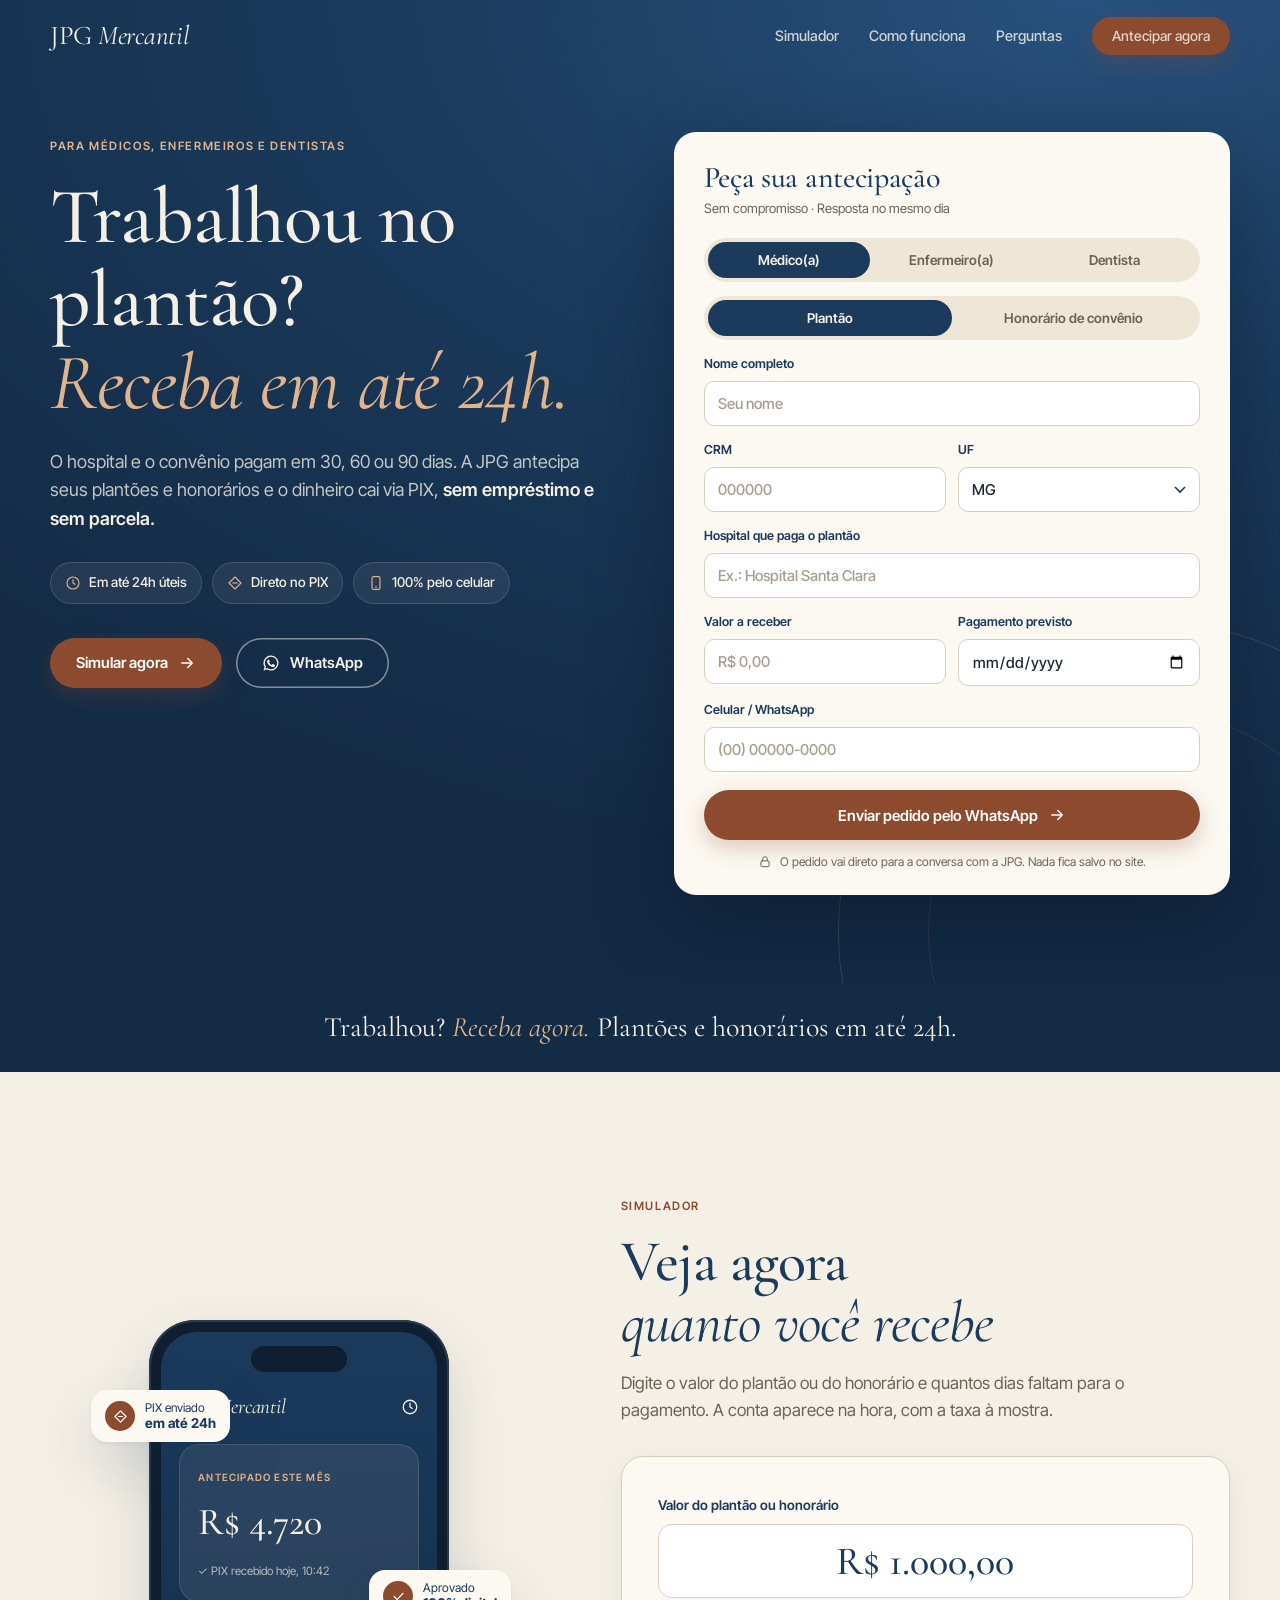
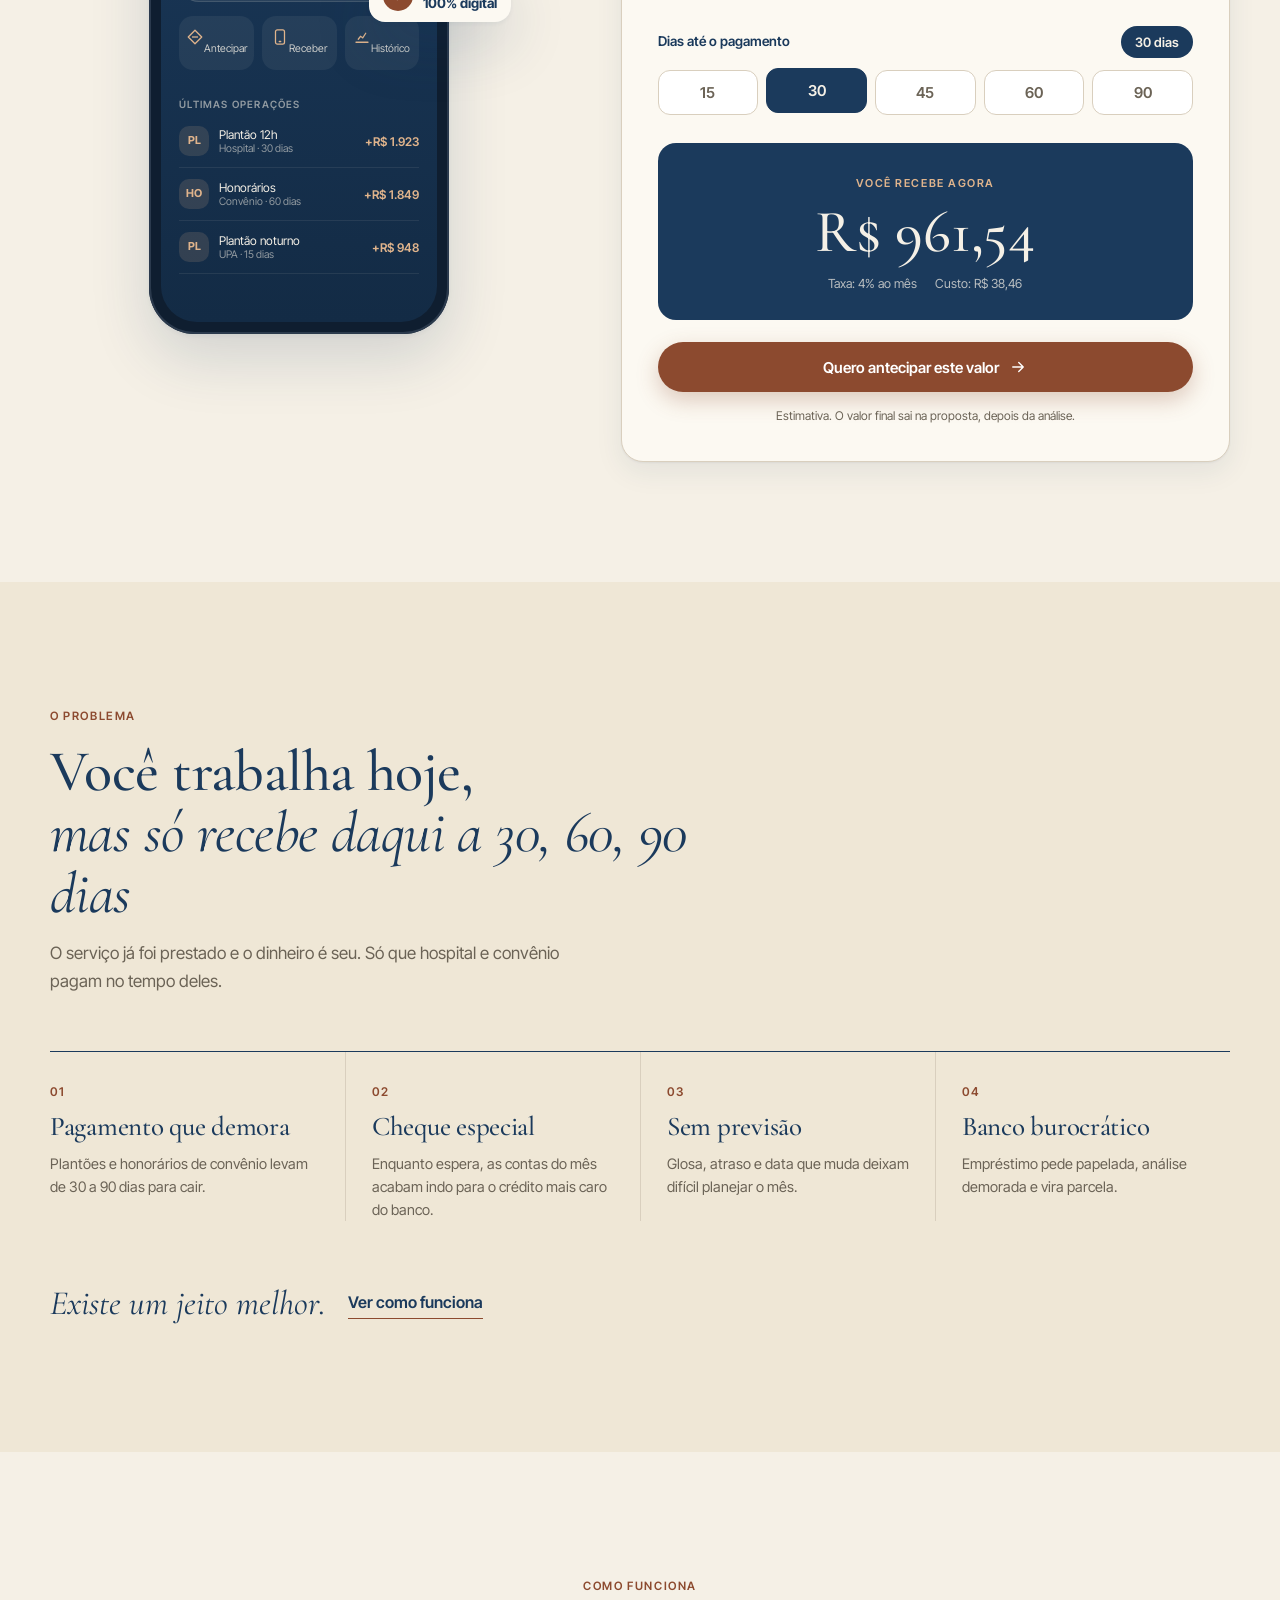
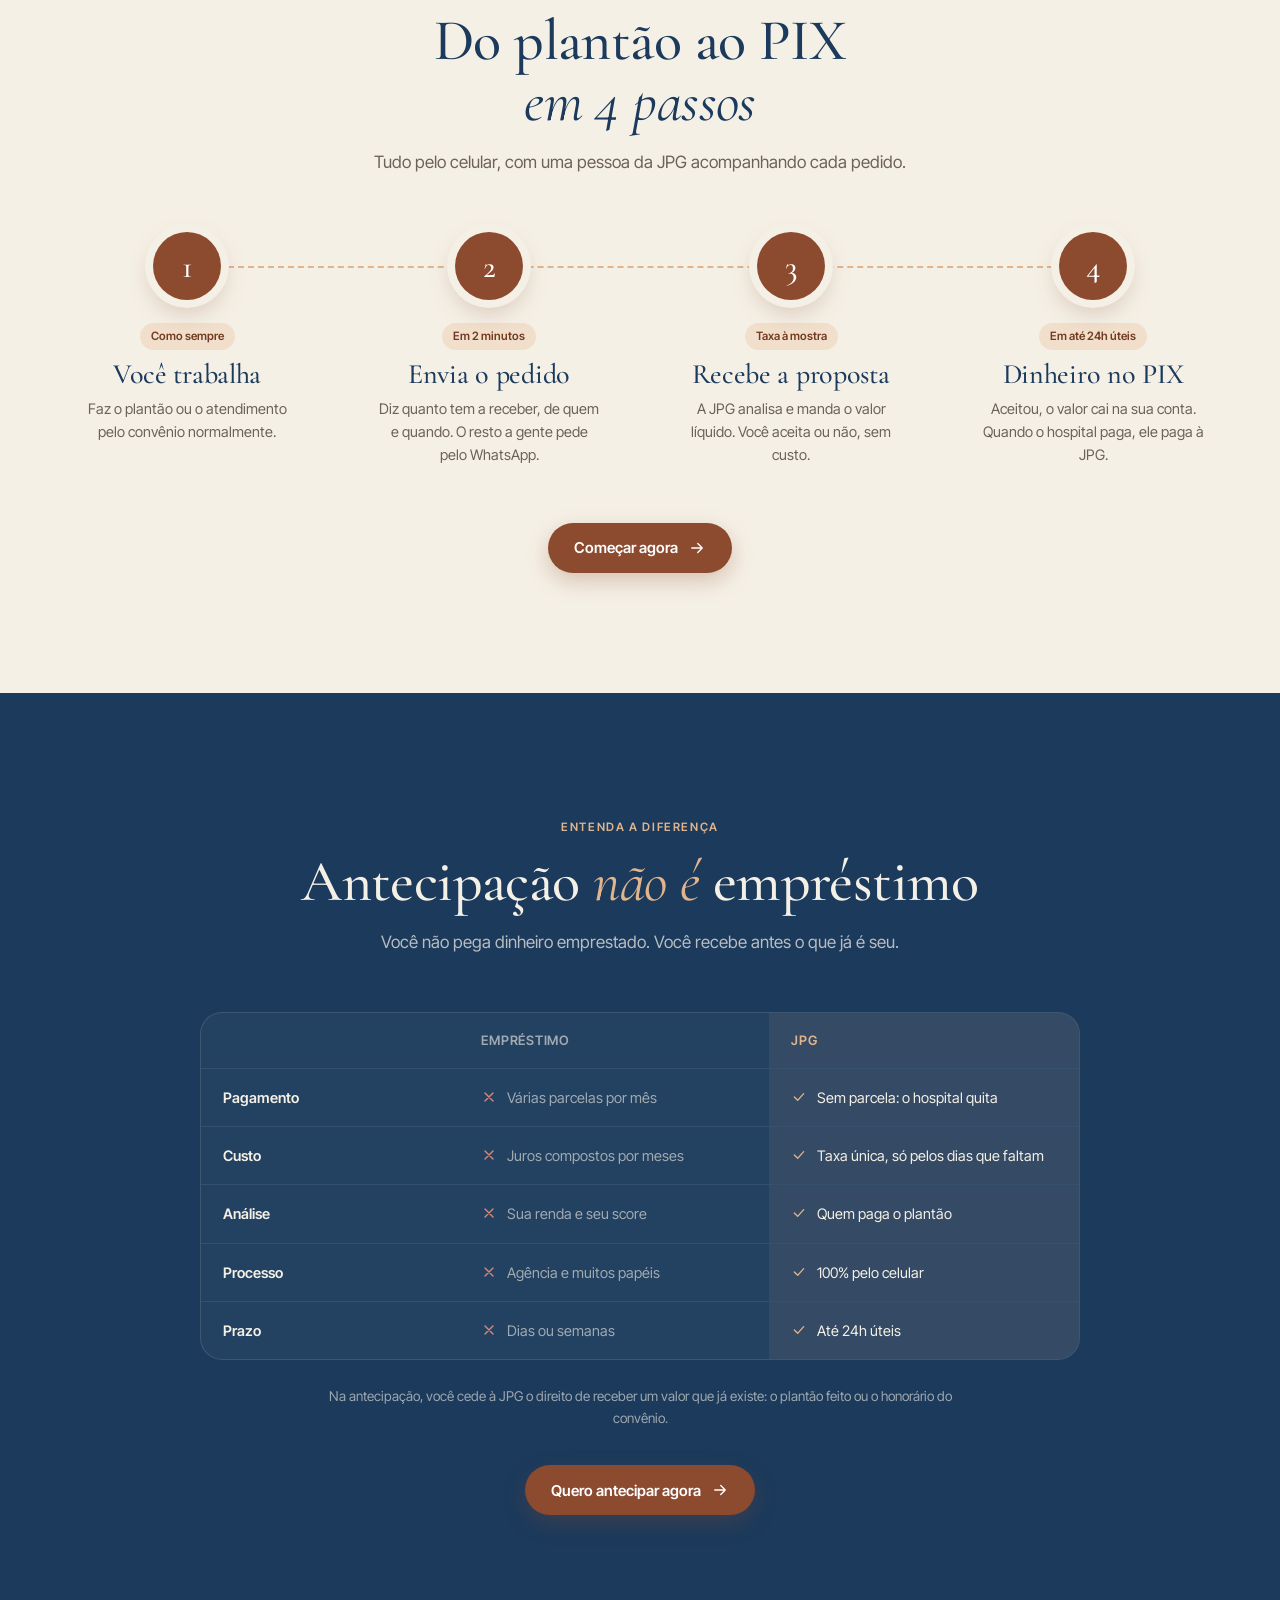
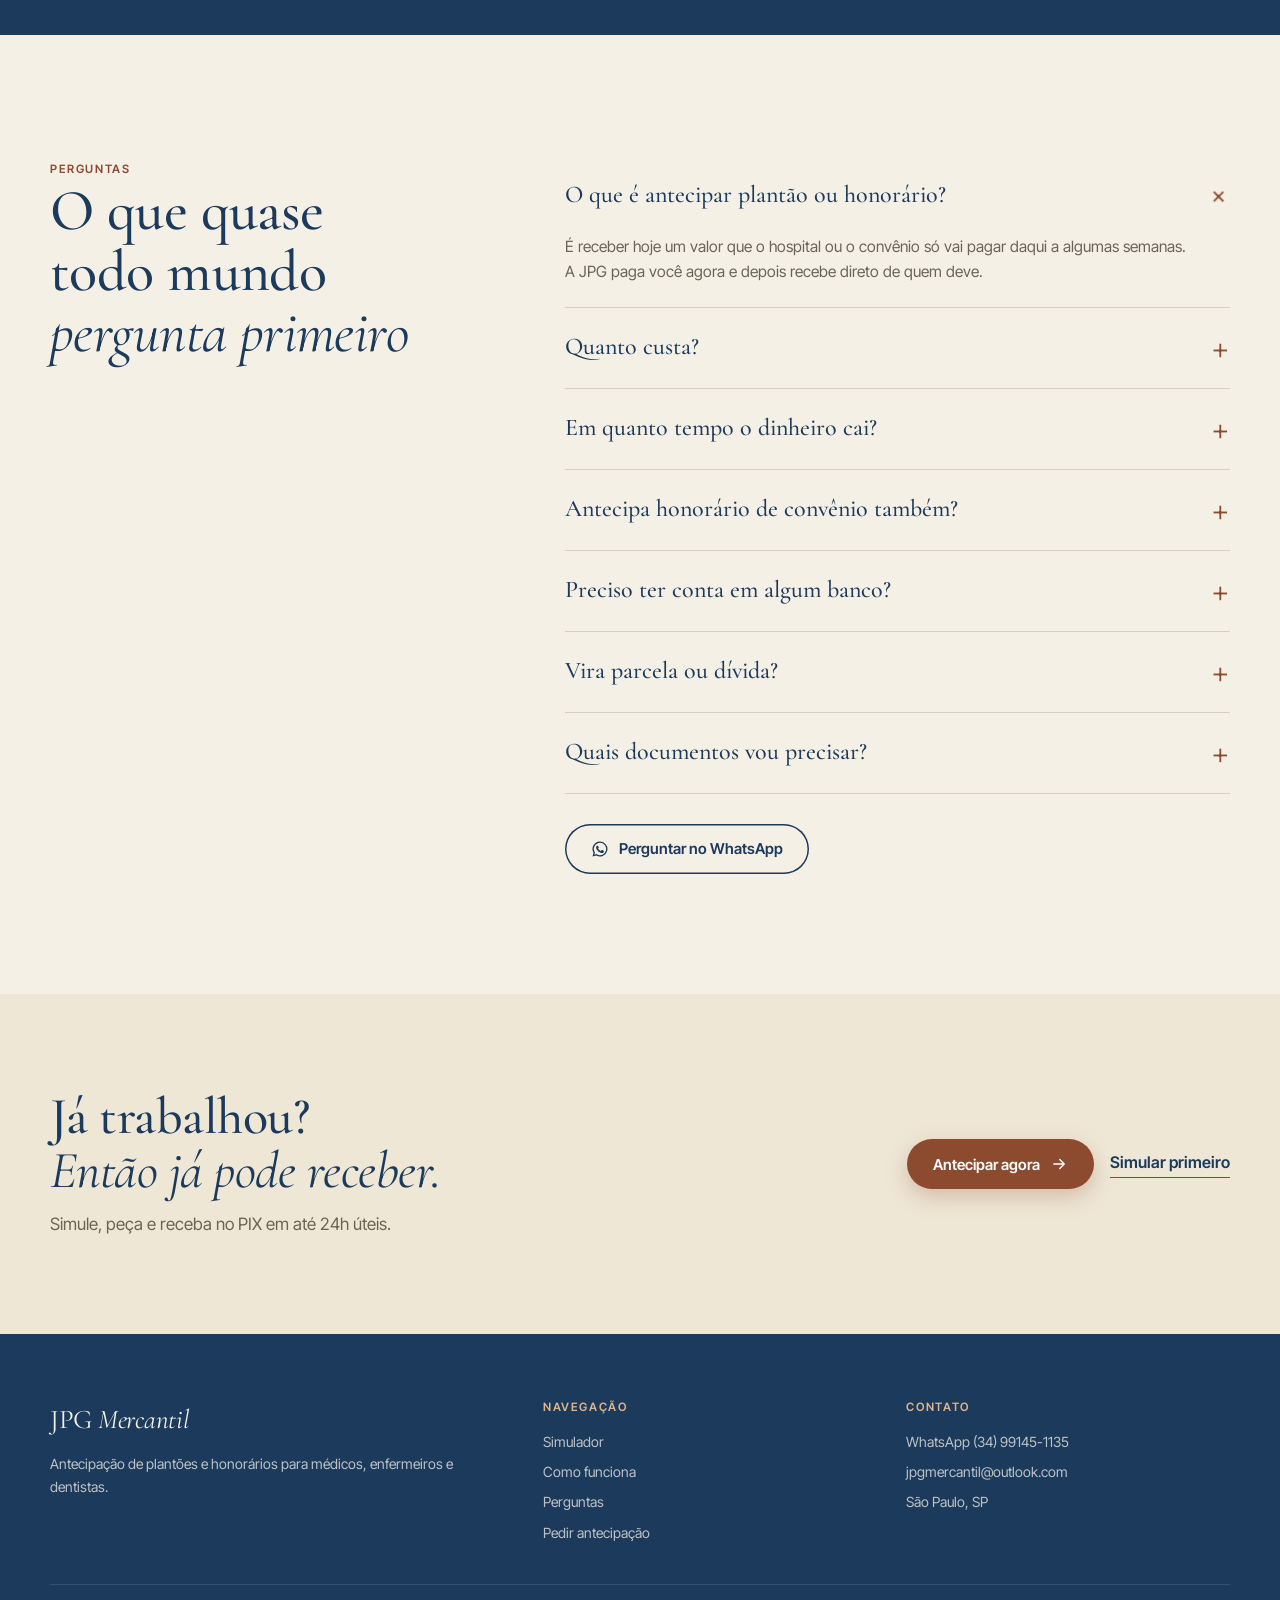
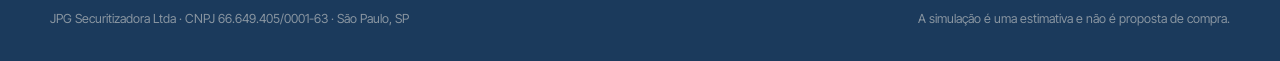
==== index.html @ 33de0fe6 "v1: site de antecipação de plantões e honorários (estrutura Turno Pago, estética JPG) Co-Authored-By" ====
<!doctype html>
<html lang="pt-BR">
<head>
<meta charset="utf-8">
<meta name="viewport" content="width=device-width, initial-scale=1">
<title>JPG Mercantil · Antecipe plantões e honorários</title>
<meta name="description" content="Médicos, enfermeiros e dentistas: antecipe plantões e honorários de convênio e receba via PIX em até 24h. Simule na hora.">
<link rel="preconnect" href="https://fonts.googleapis.com">
<link rel="preconnect" href="https://fonts.gstatic.com" crossorigin>
<link href="https://fonts.googleapis.com/css2?family=Cormorant+Garamond:ital,wght@0,400;0,500;0,600;1,400;1,500&family=Inter+Tight:wght@400;500;600;700&display=swap" rel="stylesheet">
<style>
:root{
  --indigo:#1B3A5C; --indigo-2:#27517E; --indigo-3:#132B45;
  --terracota:#8C4A2F; --terracota-escura:#733B24; --terracota-clara:#E0B48C;
  --papel:#F5F0E6; --papel-2:#EFE7D6; --marfim:#FCF9F2; --claro:#F9F5EC;
  --borda:#D9CFBE; --slate:#6B6356; --tinta:#1E2A36;
  --f-disp:"Cormorant Garamond","Iowan Old Style",Georgia,serif;
  --f-corpo:"Inter Tight",-apple-system,"Segoe UI",sans-serif;
  --raio:14px; --raio-g:22px;
  --sombra:0 1px 2px rgba(27,58,92,.06),0 10px 28px rgba(27,58,92,.08);
  --sombra-2:0 2px 4px rgba(27,58,92,.05),0 24px 60px rgba(27,58,92,.16);
  --curva:cubic-bezier(.16,1,.3,1);
}
*{box-sizing:border-box;margin:0;padding:0}
html{scroll-behavior:smooth;scroll-padding-top:84px}
body{font-family:var(--f-corpo);background:var(--papel);color:var(--tinta);font-size:16px;line-height:1.6;-webkit-font-smoothing:antialiased;overflow-x:hidden}
a{color:inherit}
img{max-width:100%;display:block}
.wrap{width:min(1180px,100% - 40px);margin-inline:auto}
.eyebrow{font-size:11.5px;letter-spacing:.14em;text-transform:uppercase;font-weight:600;color:var(--terracota)}
h1,h2,h3{font-family:var(--f-disp);font-weight:500;line-height:1.05;letter-spacing:-.01em}
h2{font-size:clamp(36px,5vw,58px);color:var(--indigo)}
h2 em,h1 em{font-style:italic;font-weight:400}
.lead{color:var(--slate);font-size:17px;max-width:56ch}
.btn{white-space:nowrap;display:inline-flex;align-items:center;justify-content:center;gap:10px;border:0;cursor:pointer;font:600 15px/1 var(--f-corpo);padding:16px 26px;border-radius:999px;text-decoration:none;transition:transform .3s var(--curva),background .2s,box-shadow .3s}
.btn:active{transform:scale(.97)}
.btn-t{background:var(--terracota);color:#fff;box-shadow:0 8px 22px rgba(140,74,47,.28)}
.btn-t:hover{background:var(--terracota-escura);transform:translateY(-1px)}
.btn-o{background:transparent;color:var(--indigo);box-shadow:inset 0 0 0 1.5px var(--indigo)}
.btn-o:hover{background:var(--indigo);color:var(--papel)}
.btn svg{width:18px;height:18px}
.link{color:var(--indigo);font-weight:600;text-decoration:none;border-bottom:1.5px solid var(--terracota);padding-bottom:2px}

/* ---------- NAV ---------- */
.nav{position:fixed;inset:0 0 auto;z-index:50;transition:background .3s,box-shadow .3s}
.nav.solid{background:rgba(245,240,230,.94);backdrop-filter:blur(8px);box-shadow:0 1px 0 var(--borda)}
.nav .wrap{display:flex;align-items:center;justify-content:space-between;height:72px}
.logo{font-family:var(--f-disp);font-size:27px;color:var(--papel);text-decoration:none;letter-spacing:-.01em;transition:color .3s}
.logo em{font-style:italic}
.nav.solid .logo{color:var(--indigo)}
.nav ul{display:flex;gap:30px;list-style:none;align-items:center}
.nav ul a{text-decoration:none;font-size:14.5px;font-weight:500;color:rgba(245,240,230,.82);transition:color .2s}
.nav ul a:hover{color:#fff}
.nav.solid ul a{color:var(--indigo)}
.nav .btn{padding:12px 20px;font-size:14px}
@media (max-width:860px){.nav ul li:not(:last-child){display:none}}

/* ---------- HERO ---------- */
.hero{background:radial-gradient(120% 90% at 85% 0%,var(--indigo-2) 0%,var(--indigo) 45%,var(--indigo-3) 100%);color:var(--papel);padding:132px 0 88px;position:relative;overflow:hidden}
.hero::after{content:"";position:absolute;right:-180px;bottom:-260px;width:620px;height:620px;border-radius:50%;border:1px solid rgba(224,180,140,.18)}
.hero::before{content:"";position:absolute;right:-90px;bottom:-170px;width:440px;height:440px;border-radius:50%;border:1px solid rgba(224,180,140,.12)}
.hero .wrap{display:grid;grid-template-columns:1.02fr 1fr;gap:56px;align-items:start;position:relative;z-index:1}
.hero .eyebrow{color:var(--terracota-clara)}
.hero h1{font-size:clamp(46px,6.2vw,80px);margin:18px 0 22px;color:var(--papel)}
.hero h1 em{color:var(--terracota-clara)}
.hero .lead{color:rgba(245,240,230,.78);font-size:18px}
.hero .lead strong{color:var(--papel);font-weight:600}
.selos{display:flex;flex-wrap:wrap;gap:10px;margin:28px 0 34px}
.selo{display:inline-flex;align-items:center;gap:8px;font-size:13.5px;font-weight:500;padding:9px 14px;border-radius:999px;background:rgba(245,240,230,.07);border:1px solid rgba(245,240,230,.14)}
.selo svg{width:16px;height:16px;color:var(--terracota-clara)}
.hero-ctas{display:flex;flex-wrap:wrap;gap:14px;align-items:center}
.hero .btn-o{color:var(--papel);box-shadow:inset 0 0 0 1.5px rgba(245,240,230,.5)}
.hero .btn-o:hover{background:var(--papel);color:var(--indigo)}

/* ---------- FORM ---------- */
.form-card{background:var(--marfim);color:var(--tinta);border-radius:var(--raio-g);padding:30px 30px 24px;box-shadow:0 30px 80px rgba(8,20,36,.45)}
.form-card h3{font-size:30px;color:var(--indigo)}
.form-card .sub{font-size:13px;color:var(--slate);margin:4px 0 20px}
.seg{display:grid;grid-auto-flow:column;grid-auto-columns:1fr;background:var(--papel-2);border-radius:999px;padding:4px;margin-bottom:14px}
.seg button{border:0;background:transparent;font:600 13.5px var(--f-corpo);color:var(--slate);padding:10px 6px;border-radius:999px;cursor:pointer;transition:background .25s,color .25s}
.seg button[aria-pressed="true"]{background:var(--indigo);color:var(--papel)}
.lbl{font-size:12.5px;font-weight:600;color:var(--indigo);margin:2px 0 7px;display:block}
.grid2{display:grid;grid-template-columns:1fr 1fr;gap:12px}
.campo{margin-bottom:12px}
.campo input,.campo select{width:100%;font:500 15px var(--f-corpo);color:var(--tinta);background:#fff;border:1px solid var(--borda);border-radius:10px;padding:12px 13px;outline:none;transition:border .2s,box-shadow .2s;appearance:none}
.campo select{background-image:url("data:image/svg+xml,%3Csvg xmlns='http://www.w3.org/2000/svg' width='12' height='8'%3E%3Cpath d='M1 1l5 5 5-5' fill='none' stroke='%231B3A5C' stroke-width='1.6'/%3E%3C/svg%3E");background-repeat:no-repeat;background-position:right 13px center}
.campo input:focus,.campo select:focus{border-color:var(--indigo-2);box-shadow:0 0 0 3px rgba(39,81,126,.14)}
.campo input::placeholder{color:#A79E90}
.form-card .btn{width:100%;margin-top:6px}
.nota{display:flex;gap:8px;align-items:center;justify-content:center;font-size:12px;color:var(--slate);margin-top:12px;text-align:center}
.nota svg{width:14px;height:14px;flex:none}

/* ---------- FAIXA ---------- */
.faixa{background:var(--indigo-3);color:var(--papel);text-align:center;padding:22px 20px;font-family:var(--f-disp);font-size:clamp(21px,2.6vw,28px)}
.faixa em{color:var(--terracota-clara)}

/* ---------- SECTIONS ---------- */
section{padding:120px 0}
.head{max-width:720px;margin-bottom:56px}
.head.c{margin-inline:auto;text-align:center}
.head.c .lead{margin-inline:auto}
.head h2{margin:14px 0 16px}

/* simulador */
.sim .wrap{display:grid;grid-template-columns:.9fr 1.1fr;gap:72px;align-items:center}
.phone{position:relative;width:300px;margin-inline:auto}
.phone-body{background:#0F1E30;border-radius:46px;padding:12px;box-shadow:var(--sombra-2),0 0 0 2px #2b3a4d inset}
.screen{background:linear-gradient(180deg,var(--indigo) 0%,var(--indigo-3) 100%);border-radius:36px;height:590px;padding:22px 18px;color:var(--papel);overflow:hidden;position:relative}
.notch{width:96px;height:26px;background:#0F1E30;border-radius:20px;margin:-8px auto 18px}
.sc-top{display:flex;justify-content:space-between;align-items:center;margin-bottom:20px}
.sc-top .logo{font-size:21px;color:var(--papel)}
.sc-bal{background:rgba(245,240,230,.08);border:1px solid rgba(245,240,230,.12);border-radius:20px;padding:18px}
.sc-bal small{font-size:10px;letter-spacing:.12em;text-transform:uppercase;color:var(--terracota-clara);font-weight:600}
.sc-bal b{display:block;font-family:var(--f-disp);font-size:38px;font-weight:500;margin:4px 0}
.sc-bal span{font-size:11.5px;color:rgba(245,240,230,.7)}
.sc-acts{display:grid;grid-template-columns:repeat(3,1fr);gap:8px;margin:14px 0 20px}
.sc-acts div{background:rgba(245,240,230,.06);border-radius:14px;padding:12px 4px;text-align:center;font-size:10.5px;color:rgba(245,240,230,.8)}
.sc-acts svg{width:18px;height:18px;margin:0 auto 6px;color:var(--terracota-clara)}
.sc-list small{font-size:10px;letter-spacing:.12em;text-transform:uppercase;color:rgba(245,240,230,.55);font-weight:600}
.op{display:flex;align-items:center;gap:10px;padding:11px 0;border-bottom:1px solid rgba(245,240,230,.08);font-size:12px}
.op i{width:30px;height:30px;border-radius:10px;background:rgba(224,180,140,.15);display:grid;place-items:center;font-style:normal;color:var(--terracota-clara);font-weight:700;font-size:11px}
.op div{flex:1;line-height:1.3}
.op div span{display:block;font-size:10.5px;color:rgba(245,240,230,.55)}
.op b{color:var(--terracota-clara);font-weight:600}
.flutua{position:absolute;background:var(--marfim);color:var(--indigo);border-radius:16px;padding:10px 14px;box-shadow:var(--sombra-2);font-size:12px;line-height:1.25;display:flex;gap:10px;align-items:center;animation:boia 5s ease-in-out infinite}
.flutua b{display:block;font-size:13.5px}
.flutua i{width:30px;height:30px;border-radius:50%;background:var(--terracota);color:#fff;display:grid;place-items:center;font-style:normal}
.flutua i svg{width:15px;height:15px}
.f1{left:-58px;top:70px}
.f2{right:-62px;top:250px;animation-delay:-2.5s}
@keyframes boia{50%{transform:translateY(-8px)}}

.sim-card{background:var(--marfim);border:1px solid var(--borda);border-radius:var(--raio-g);padding:36px;box-shadow:var(--sombra)}
.sim-card .lbl{font-size:13.5px}
.valor-in{width:100%;text-align:center;font:500 40px var(--f-disp);color:var(--indigo);background:#fff;border:1px solid var(--borda);border-radius:14px;padding:12px;outline:none}
.valor-in:focus{border-color:var(--indigo-2);box-shadow:0 0 0 3px rgba(39,81,126,.14)}
.dias-h{display:flex;justify-content:space-between;align-items:center;margin:28px 0 12px}
.pill{background:var(--indigo);color:var(--papel);font-weight:600;font-size:13px;padding:6px 14px;border-radius:999px}
.dias{display:grid;grid-template-columns:repeat(5,1fr);gap:8px}
.dias button{border:1px solid var(--borda);background:#fff;border-radius:12px;padding:12px 0;font:600 15px var(--f-corpo);color:var(--slate);cursor:pointer;transition:all .25s var(--curva)}
.dias button:hover{border-color:var(--indigo-2);color:var(--indigo)}
.dias button[aria-pressed="true"]{background:var(--indigo);border-color:var(--indigo);color:var(--papel);transform:translateY(-2px)}
.result{margin:28px 0 22px;background:var(--indigo);color:var(--papel);border-radius:18px;padding:26px;text-align:center;position:relative;overflow:hidden}
.result small{font-size:11px;letter-spacing:.14em;text-transform:uppercase;color:var(--terracota-clara);font-weight:600}
.result b{display:block;font:500 clamp(46px,6vw,60px)/1.05 var(--f-disp);margin:6px 0 10px}
.result .det{display:flex;justify-content:center;gap:18px;flex-wrap:wrap;font-size:12.5px;color:rgba(245,240,230,.72)}
.sim-card .btn{width:100%}
.sim-card .nota{margin-top:14px}

/* problema */
.prob{background:var(--papel-2)}
.prob-grid{display:grid;grid-template-columns:repeat(4,1fr);gap:0;border-top:1px solid var(--indigo)}
.prob-grid article{padding:26px 26px 0 0}
.prob-grid article + article{padding-left:26px;border-left:1px solid var(--borda)}
.prob-grid .n{font-size:12px;font-weight:600;color:var(--terracota);letter-spacing:.08em}
.prob-grid h3{font-size:27px;color:var(--indigo);margin:10px 0 10px}
.prob-grid p{font-size:14.5px;color:var(--slate)}
.prob .fim{margin-top:56px;display:flex;align-items:center;gap:22px;flex-wrap:wrap}
.prob .fim p{font-family:var(--f-disp);font-size:clamp(26px,3vw,34px);color:var(--indigo);font-style:italic}

/* passos */
.passos{position:relative;display:grid;grid-template-columns:repeat(4,1fr);gap:28px;counter-reset:p}
.passos::before{content:"";position:absolute;top:34px;left:12.5%;right:12.5%;border-top:2px dashed var(--terracota-clara)}
.passo{text-align:center;position:relative}
.passo .num{width:68px;height:68px;border-radius:50%;background:var(--terracota);color:#fff;display:grid;place-items:center;margin:0 auto 22px;font:500 32px var(--f-disp);box-shadow:0 0 0 8px var(--papel),0 10px 26px rgba(140,74,47,.3);position:relative}
.passo .tag{display:inline-block;font-size:11.5px;font-weight:600;color:var(--terracota-escura);background:#F1DFCC;border-radius:999px;padding:4px 11px;margin-bottom:10px}
.passo h3{font-size:28px;color:var(--indigo);margin-bottom:8px}
.passo p{font-size:14.5px;color:var(--slate);max-width:28ch;margin-inline:auto}
.passos-cta{text-align:center;margin-top:56px}

/* comparação */
.comp{background:var(--indigo);color:var(--papel)}
.comp h2{color:var(--papel)}
.comp h2 em{color:var(--terracota-clara)}
.comp .eyebrow{color:var(--terracota-clara)}
.comp .lead{color:rgba(245,240,230,.72)}
.tabela{max-width:880px;margin-inline:auto;border-radius:var(--raio-g);overflow:hidden;background:rgba(245,240,230,.04);border:1px solid rgba(245,240,230,.12)}
.tr{display:grid;grid-template-columns:1fr 1.2fr 1.2fr}
.tr > div{padding:17px 22px;font-size:14.5px;display:flex;gap:10px;align-items:flex-start}
.tr + .tr{border-top:1px solid rgba(245,240,230,.09)}
.tr.th > div{font-weight:600;font-size:13px;letter-spacing:.06em;text-transform:uppercase;color:rgba(245,240,230,.6)}
.tr.th > div:last-child{color:var(--terracota-clara)}
.tr > div:first-child{font-weight:600;color:var(--papel)}
.tr > div:nth-child(2){color:rgba(245,240,230,.6)}
.tr > div:last-child{background:rgba(224,180,140,.09);color:var(--papel)}
.tr svg{width:16px;height:16px;flex:none;margin-top:3px}
.x{color:#D9897A}.ok{color:var(--terracota-clara)}
.comp .rodape{max-width:640px;margin:26px auto 0;text-align:center;font-size:13.5px;color:rgba(245,240,230,.6)}
.comp .passos-cta{margin-top:36px}

/* FAQ */
.faq .wrap{display:grid;grid-template-columns:.8fr 1.2fr;gap:72px;align-items:start}
.faq h2{position:sticky;top:110px}
.faq details{border-bottom:1px solid var(--borda)}
.faq summary{list-style:none;cursor:pointer;display:flex;justify-content:space-between;gap:20px;align-items:center;padding:22px 0;font:500 24px/1.2 var(--f-disp);color:var(--indigo)}
.faq summary::-webkit-details-marker{display:none}
.faq summary::after{content:"+";font:300 30px var(--f-corpo);color:var(--terracota);transition:transform .35s var(--curva)}
.faq details[open] summary::after{transform:rotate(45deg)}
.faq details p{color:var(--slate);padding:0 40px 22px 0;font-size:15.5px}
.faq .mais{margin-top:30px;display:flex;gap:18px;align-items:center;flex-wrap:wrap}

/* CTA final */
.final{background:var(--papel-2);padding:96px 0}
.final .wrap{display:flex;justify-content:space-between;align-items:center;gap:40px;flex-wrap:wrap}
.final h2{font-size:clamp(34px,4.4vw,52px)}
.final .acts{display:flex;gap:16px;flex-wrap:wrap;align-items:center}

footer{background:var(--indigo);color:rgba(245,240,230,.75);padding:64px 0 32px;font-size:14px}
footer .cols{display:grid;grid-template-columns:1.4fr 1fr 1fr;gap:40px;padding-bottom:40px;border-bottom:1px solid rgba(245,240,230,.12)}
footer .logo{color:var(--papel);display:inline-block;margin-bottom:12px}
footer h4{font-size:11.5px;letter-spacing:.14em;text-transform:uppercase;color:var(--terracota-clara);font-weight:600;margin-bottom:14px}
footer ul{list-style:none;display:grid;gap:8px}
footer a{text-decoration:none}
footer a:hover{color:var(--papel)}
footer .legal{padding-top:24px;display:flex;justify-content:space-between;gap:20px;flex-wrap:wrap;font-size:12.5px;color:rgba(245,240,230,.5)}

/* whatsapp flutuante */
.wpp{opacity:0;pointer-events:none;transition:opacity .3s,transform .3s var(--curva);position:fixed;right:20px;bottom:20px;z-index:40;width:58px;height:58px;border-radius:50%;background:var(--terracota);color:#fff;display:grid;place-items:center;box-shadow:0 10px 28px rgba(140,74,47,.4);transition:transform .3s var(--curva)}
.wpp.on{opacity:1;pointer-events:auto}.wpp:hover{transform:scale(1.06)}
.wpp svg{width:28px;height:28px}

/* reveal */
.rv{opacity:0;transform:translateY(22px);transition:opacity .9s var(--curva),transform .9s var(--curva)}
.rv.in{opacity:1;transform:none}
@media (prefers-reduced-motion:reduce){.rv{opacity:1;transform:none;transition:none}.flutua{animation:none}html{scroll-behavior:auto}}

/* ---------- RESPONSIVO ---------- */
@media (max-width:1000px){
  .hero .wrap,.sim .wrap,.faq .wrap{grid-template-columns:1fr;gap:48px}
  .faq h2{position:static}
  .prob-grid{grid-template-columns:1fr 1fr;row-gap:34px}
  .prob-grid article:nth-child(3){padding-left:0;border-left:0}
  .sim .phone{order:2}
}
@media (max-width:640px){
  .wrap{width:calc(100% - 32px)}
  section{padding:80px 0}
  .hero{padding:104px 0 56px}
  .hero .lead{font-size:16.5px}
  .form-card{padding:24px 18px 20px;border-radius:18px}
  .grid2{grid-template-columns:1fr 1fr;gap:10px}
  .grid2.st{grid-template-columns:1fr}
  .hero-ctas .btn{flex:1}
  .prob-grid{grid-template-columns:1fr;border-top:0}
  .prob-grid article,.prob-grid article + article{padding:20px 0 0;border-left:0;border-top:1px solid var(--borda)}
  .prob-grid article:first-child{border-top:1px solid var(--indigo)}
  .passos{grid-template-columns:1fr;gap:34px;text-align:left}
  .passos::before{top:34px;bottom:34px;left:33px;right:auto;border-top:0;border-left:2px dashed var(--terracota-clara)}
  .passo{display:grid;grid-template-columns:68px 1fr;gap:18px;text-align:left}
  .passo .num{margin:0}
  .passo p{margin:0}
  .sim-card{padding:24px 18px}
  .dias{gap:6px}
  .sim .phone{display:none}
  .hero-ctas .btn{padding:15px 18px}
  footer li{overflow-wrap:anywhere}
  .tr{grid-template-columns:.85fr 1fr 1fr}
  .tr > div{padding:14px 10px;font-size:13px;gap:6px}
  .tr.th > div{font-size:11px}
  .tr svg{display:none}
  .faq summary{font-size:21px}
  footer .cols{grid-template-columns:1fr 1fr}
  footer .cols > div:first-child{grid-column:1/-1}
  .final .acts .btn{flex:1}
}
</style>
</head>
<body>

<svg width="0" height="0" style="position:absolute" aria-hidden="true">
  <symbol id="i-wpp" viewBox="0 0 24 24"><path fill="currentColor" d="M12 2a10 10 0 0 0-8.6 15.1L2 22l5-1.3A10 10 0 1 0 12 2Zm0 18.2a8.2 8.2 0 0 1-4.2-1.2l-.3-.2-3 .8.8-2.9-.2-.3A8.2 8.2 0 1 1 12 20.2Zm4.5-6.1c-.2-.1-1.5-.7-1.7-.8-.2-.1-.4-.1-.6.1l-.8 1c-.1.2-.3.2-.5.1a6.7 6.7 0 0 1-3.3-2.9c-.3-.4.2-.4.7-1.3.1-.2 0-.3 0-.4l-.8-1.8c-.2-.5-.4-.4-.6-.4h-.5a1 1 0 0 0-.7.3 2.9 2.9 0 0 0-.9 2.2 5 5 0 0 0 1 2.7 11.5 11.5 0 0 0 4.4 3.9c1.6.7 2.3.8 3.1.6.5-.1 1.5-.6 1.7-1.2.2-.6.2-1.1.2-1.2-.1-.1-.3-.2-.5-.3Z"/></symbol>
  <symbol id="i-relogio" viewBox="0 0 24 24" fill="none" stroke="currentColor" stroke-width="1.7" stroke-linecap="round"><circle cx="12" cy="12" r="9"/><path d="M12 7v5l3 2"/></symbol>
  <symbol id="i-pix" viewBox="0 0 24 24" fill="none" stroke="currentColor" stroke-width="1.7" stroke-linejoin="round"><path d="M12 3 21 12 12 21 3 12Z"/><path d="M8 12h8"/></symbol>
  <symbol id="i-cel" viewBox="0 0 24 24" fill="none" stroke="currentColor" stroke-width="1.7" stroke-linecap="round"><rect x="6" y="2.5" width="12" height="19" rx="2.5"/><path d="M11 18h2"/></symbol>
  <symbol id="i-cad" viewBox="0 0 24 24" fill="none" stroke="currentColor" stroke-width="1.7" stroke-linecap="round"><rect x="5" y="10" width="14" height="10" rx="2"/><path d="M8 10V7a4 4 0 0 1 8 0v3"/></symbol>
  <symbol id="i-seta" viewBox="0 0 24 24" fill="none" stroke="currentColor" stroke-width="1.8" stroke-linecap="round" stroke-linejoin="round"><path d="M5 12h14M13 6l6 6-6 6"/></symbol>
  <symbol id="i-x" viewBox="0 0 24 24" fill="none" stroke="currentColor" stroke-width="2" stroke-linecap="round"><path d="M6 6l12 12M18 6 6 18"/></symbol>
  <symbol id="i-ok" viewBox="0 0 24 24" fill="none" stroke="currentColor" stroke-width="2" stroke-linecap="round" stroke-linejoin="round"><path d="m5 12 5 5 9-10"/></symbol>
  <symbol id="i-hist" viewBox="0 0 24 24" fill="none" stroke="currentColor" stroke-width="1.7" stroke-linecap="round"><path d="M4 19h16M7 15l3-4 3 2 4-6"/></symbol>
</svg>

<header class="nav" id="nav">
  <div class="wrap">
    <a href="#topo" class="logo" aria-label="JPG Mercantil, início">JPG <em>Mercantil</em></a>
    <ul>
      <li><a href="#simulador">Simulador</a></li>
      <li><a href="#como-funciona">Como funciona</a></li>
      <li><a href="#perguntas">Perguntas</a></li>
      <li><a href="#pedido" class="btn btn-t">Antecipar agora</a></li>
    </ul>
  </div>
</header>

<main id="topo">
<!-- HERO + PEDIDO -->
<section class="hero">
  <div class="wrap">
    <div class="rv">
      <span class="eyebrow">Para médicos, enfermeiros e dentistas</span>
      <h1>Trabalhou no plantão?<br><em>Receba em até 24h.</em></h1>
      <p class="lead">O hospital e o convênio pagam em 30, 60 ou 90 dias. A JPG antecipa seus plantões e honorários e o dinheiro cai via PIX, <strong>sem empréstimo e sem parcela.</strong></p>
      <div class="selos">
        <span class="selo"><svg><use href="#i-relogio"/></svg>Em até 24h úteis</span>
        <span class="selo"><svg><use href="#i-pix"/></svg>Direto no PIX</span>
        <span class="selo"><svg><use href="#i-cel"/></svg>100% pelo celular</span>
      </div>
      <div class="hero-ctas">
        <a href="#simulador" class="btn btn-t">Simular agora <svg><use href="#i-seta"/></svg></a>
        <a href="https://wa.me/5534991451135?text=Ol%C3%A1%2C%20quero%20antecipar%20meus%20plant%C3%B5es%20com%20a%20JPG." class="btn btn-o" target="_blank" rel="noopener"><svg><use href="#i-wpp"/></svg>WhatsApp</a>
      </div>
    </div>

    <form class="form-card rv" id="pedido" novalidate>
      <h3>Peça sua antecipação</h3>
      <p class="sub">Sem compromisso · Resposta no mesmo dia</p>

      <div class="seg" role="group" aria-label="Profissão" data-campo="prof">
        <button type="button" aria-pressed="true" data-v="Médico(a)" data-reg="CRM">Médico(a)</button>
        <button type="button" aria-pressed="false" data-v="Enfermeiro(a)" data-reg="COREN">Enfermeiro(a)</button>
        <button type="button" aria-pressed="false" data-v="Dentista" data-reg="CRO">Dentista</button>
      </div>
      <div class="seg" role="group" aria-label="Tipo" data-campo="tipo">
        <button type="button" aria-pressed="true" data-v="Plantão">Plantão</button>
        <button type="button" aria-pressed="false" data-v="Honorário de convênio">Honorário de convênio</button>
      </div>

      <div class="campo">
        <label class="lbl" for="f-nome">Nome completo</label>
        <input id="f-nome" name="nome" autocomplete="name" placeholder="Seu nome" required>
      </div>
      <div class="grid2">
        <div class="campo">
          <label class="lbl" for="f-reg" id="lbl-reg">CRM</label>
          <input id="f-reg" name="registro" inputmode="numeric" placeholder="000000">
        </div>
        <div class="campo">
          <label class="lbl" for="f-uf">UF</label>
          <select id="f-uf" name="uf"></select>
        </div>
      </div>
      <div class="campo">
        <label class="lbl" for="f-pagador" id="lbl-pagador">Hospital que paga o plantão</label>
        <input id="f-pagador" name="pagador" placeholder="Ex.: Hospital Santa Clara">
      </div>
      <div class="grid2">
        <div class="campo">
          <label class="lbl" for="f-valor">Valor a receber</label>
          <input id="f-valor" name="valor" inputmode="numeric" placeholder="R$ 0,00">
        </div>
        <div class="campo">
          <label class="lbl" for="f-data">Pagamento previsto</label>
          <input id="f-data" name="data" type="date">
        </div>
      </div>
      <div class="campo">
        <label class="lbl" for="f-cel">Celular / WhatsApp</label>
        <input id="f-cel" name="cel" inputmode="tel" autocomplete="tel" placeholder="(00) 00000-0000">
      </div>
      <button class="btn btn-t" type="submit">Enviar pedido pelo WhatsApp <svg><use href="#i-seta"/></svg></button>
      <p class="nota"><svg><use href="#i-cad"/></svg>O pedido vai direto para a conversa com a JPG. Nada fica salvo no site.</p>
    </form>
  </div>
</section>

<div class="faixa">Trabalhou? <em>Receba agora.</em> Plantões e honorários em até 24h.</div>

<!-- SIMULADOR -->
<section class="sim" id="simulador">
  <div class="wrap">
    <div class="phone rv" aria-hidden="true">
      <div class="phone-body"><div class="screen">
        <div class="notch"></div>
        <div class="sc-top"><span class="logo">JPG <em>Mercantil</em></span><svg width="18" height="18"><use href="#i-relogio"/></svg></div>
        <div class="sc-bal"><small>Antecipado este mês</small><b>R$ 4.720</b><span>✓ PIX recebido hoje, 10:42</span></div>
        <div class="sc-acts">
          <div><svg><use href="#i-pix"/></svg>Antecipar</div>
          <div><svg><use href="#i-cel"/></svg>Receber</div>
          <div><svg><use href="#i-hist"/></svg>Histórico</div>
        </div>
        <div class="sc-list"><small>Últimas operações</small>
          <div class="op"><i>PL</i><div>Plantão 12h<span>Hospital · 30 dias</span></div><b>+R$ 1.923</b></div>
          <div class="op"><i>HO</i><div>Honorários<span>Convênio · 60 dias</span></div><b>+R$ 1.849</b></div>
          <div class="op"><i>PL</i><div>Plantão noturno<span>UPA · 15 dias</span></div><b>+R$ 948</b></div>
        </div>
      </div></div>
      <div class="flutua f1"><i><svg><use href="#i-pix"/></svg></i><div>PIX enviado<b>em até 24h</b></div></div>
      <div class="flutua f2"><i><svg><use href="#i-ok"/></svg></i><div>Aprovado<b>100% digital</b></div></div>
    </div>

    <div class="rv">
      <div class="head" style="margin-bottom:32px">
        <span class="eyebrow">Simulador</span>
        <h2>Veja agora<br><em>quanto você recebe</em></h2>
        <p class="lead">Digite o valor do plantão ou do honorário e quantos dias faltam para o pagamento. A conta aparece na hora, com a taxa à mostra.</p>
      </div>
      <div class="sim-card">
        <label class="lbl" for="s-valor">Valor do plantão ou honorário</label>
        <input class="valor-in" id="s-valor" inputmode="numeric" value="R$ 1.000,00">
        <div class="dias-h"><span class="lbl" style="margin:0">Dias até o pagamento</span><span class="pill" id="s-pill">30 dias</span></div>
        <div class="dias" role="group" aria-label="Dias até o pagamento">
          <button type="button" data-d="15" aria-pressed="false">15</button>
          <button type="button" data-d="30" aria-pressed="true">30</button>
          <button type="button" data-d="45" aria-pressed="false">45</button>
          <button type="button" data-d="60" aria-pressed="false">60</button>
          <button type="button" data-d="90" aria-pressed="false">90</button>
        </div>
        <div class="result" aria-live="polite">
          <small>Você recebe agora</small>
          <b id="s-liq">R$ 961,54</b>
          <div class="det"><span>Taxa: 4% ao mês</span><span id="s-custo">Custo: R$ 38,46</span></div>
        </div>
        <a href="#pedido" class="btn btn-t" id="s-pedir">Quero antecipar este valor <svg><use href="#i-seta"/></svg></a>
        <p class="nota">Estimativa. O valor final sai na proposta, depois da análise.</p>
      </div>
    </div>
  </div>
</section>

<!-- PROBLEMA -->
<section class="prob">
  <div class="wrap">
    <div class="head rv">
      <span class="eyebrow">O problema</span>
      <h2>Você trabalha hoje,<br><em>mas só recebe daqui a 30, 60, 90 dias</em></h2>
      <p class="lead">O serviço já foi prestado e o dinheiro é seu. Só que hospital e convênio pagam no tempo deles.</p>
    </div>
    <div class="prob-grid rv">
      <article><span class="n">01</span><h3>Pagamento que demora</h3><p>Plantões e honorários de convênio levam de 30 a 90 dias para cair.</p></article>
      <article><span class="n">02</span><h3>Cheque especial</h3><p>Enquanto espera, as contas do mês acabam indo para o crédito mais caro do banco.</p></article>
      <article><span class="n">03</span><h3>Sem previsão</h3><p>Glosa, atraso e data que muda deixam difícil planejar o mês.</p></article>
      <article><span class="n">04</span><h3>Banco burocrático</h3><p>Empréstimo pede papelada, análise demorada e vira parcela.</p></article>
    </div>
    <div class="fim rv"><p>Existe um jeito melhor.</p><a href="#como-funciona" class="link">Ver como funciona</a></div>
  </div>
</section>

<!-- PASSOS -->
<section id="como-funciona">
  <div class="wrap">
    <div class="head c rv">
      <span class="eyebrow">Como funciona</span>
      <h2>Do plantão ao PIX<br><em>em 4 passos</em></h2>
      <p class="lead">Tudo pelo celular, com uma pessoa da JPG acompanhando cada pedido.</p>
    </div>
    <div class="passos rv">
      <div class="passo"><span class="num">1</span><div><span class="tag">Como sempre</span><h3>Você trabalha</h3><p>Faz o plantão ou o atendimento pelo convênio normalmente.</p></div></div>
      <div class="passo"><span class="num">2</span><div><span class="tag">Em 2 minutos</span><h3>Envia o pedido</h3><p>Diz quanto tem a receber, de quem e quando. O resto a gente pede pelo WhatsApp.</p></div></div>
      <div class="passo"><span class="num">3</span><div><span class="tag">Taxa à mostra</span><h3>Recebe a proposta</h3><p>A JPG analisa e manda o valor líquido. Você aceita ou não, sem custo.</p></div></div>
      <div class="passo"><span class="num">4</span><div><span class="tag">Em até 24h úteis</span><h3>Dinheiro no PIX</h3><p>Aceitou, o valor cai na sua conta. Quando o hospital paga, ele paga à JPG.</p></div></div>
    </div>
    <div class="passos-cta rv"><a href="#pedido" class="btn btn-t">Começar agora <svg><use href="#i-seta"/></svg></a></div>
  </div>
</section>

<!-- COMPARAÇÃO -->
<section class="comp">
  <div class="wrap">
    <div class="head c rv">
      <span class="eyebrow">Entenda a diferença</span>
      <h2>Antecipação <em>não é</em> empréstimo</h2>
      <p class="lead">Você não pega dinheiro emprestado. Você recebe antes o que já é seu.</p>
    </div>
    <div class="tabela rv" role="table" aria-label="Empréstimo comparado à antecipação da JPG">
      <div class="tr th" role="row"><div role="columnheader"></div><div role="columnheader">Empréstimo</div><div role="columnheader">JPG</div></div>
      <div class="tr" role="row"><div role="rowheader">Pagamento</div><div role="cell"><svg class="x"><use href="#i-x"/></svg>Várias parcelas por mês</div><div role="cell"><svg class="ok"><use href="#i-ok"/></svg>Sem parcela: o hospital quita</div></div>
      <div class="tr" role="row"><div role="rowheader">Custo</div><div role="cell"><svg class="x"><use href="#i-x"/></svg>Juros compostos por meses</div><div role="cell"><svg class="ok"><use href="#i-ok"/></svg>Taxa única, só pelos dias que faltam</div></div>
      <div class="tr" role="row"><div role="rowheader">Análise</div><div role="cell"><svg class="x"><use href="#i-x"/></svg>Sua renda e seu score</div><div role="cell"><svg class="ok"><use href="#i-ok"/></svg>Quem paga o plantão</div></div>
      <div class="tr" role="row"><div role="rowheader">Processo</div><div role="cell"><svg class="x"><use href="#i-x"/></svg>Agência e muitos papéis</div><div role="cell"><svg class="ok"><use href="#i-ok"/></svg>100% pelo celular</div></div>
      <div class="tr" role="row"><div role="rowheader">Prazo</div><div role="cell"><svg class="x"><use href="#i-x"/></svg>Dias ou semanas</div><div role="cell"><svg class="ok"><use href="#i-ok"/></svg>Até 24h úteis</div></div>
    </div>
    <p class="rodape rv">Na antecipação, você cede à JPG o direito de receber um valor que já existe: o plantão feito ou o honorário do convênio.</p>
    <div class="passos-cta rv"><a href="#pedido" class="btn btn-t">Quero antecipar agora <svg><use href="#i-seta"/></svg></a></div>
  </div>
</section>

<!-- FAQ -->
<section class="faq" id="perguntas">
  <div class="wrap">
    <div class="rv">
      <span class="eyebrow">Perguntas</span>
      <h2>O que quase<br>todo mundo<br><em>pergunta primeiro</em></h2>
    </div>
    <div class="rv">
      <details open><summary>O que é antecipar plantão ou honorário?</summary><p>É receber hoje um valor que o hospital ou o convênio só vai pagar daqui a algumas semanas. A JPG paga você agora e depois recebe direto de quem deve.</p></details>
      <details><summary>Quanto custa?</summary><p>4% ao mês, contado só pelos dias que faltam para o pagamento. Em 30 dias, de R$ 1.000 você recebe R$ 961,54. O simulador mostra a conta para qualquer valor e prazo, e a proposta final vem por escrito antes de você aceitar.</p></details>
      <details><summary>Em quanto tempo o dinheiro cai?</summary><p>Em até 24 horas úteis depois que você aceita a proposta, via PIX.</p></details>
      <details><summary>Antecipa honorário de convênio também?</summary><p>Sim. Plantões em hospitais, UPAs e clínicas e honorários de convênios médicos e odontológicos. A JPG confere quem paga antes de fazer a proposta.</p></details>
      <details><summary>Preciso ter conta em algum banco?</summary><p>Não. Qualquer conta com chave PIX no seu nome serve.</p></details>
      <details><summary>Vira parcela ou dívida?</summary><p>Não. Você não paga parcelas: quem quita é o hospital ou o convênio, direto para a JPG, na data combinada.</p></details>
      <details><summary>Quais documentos vou precisar?</summary><p>Documento com foto, registro no conselho (CRM, COREN ou CRO) e o comprovante do valor a receber, como a escala do plantão ou o demonstrativo do convênio. A JPG pede tudo pelo WhatsApp.</p></details>
      <div class="mais">
        <a href="https://wa.me/5534991451135?text=Ol%C3%A1%2C%20tenho%20uma%20d%C3%BAvida%20sobre%20antecipar%20plant%C3%B5es." class="btn btn-o" target="_blank" rel="noopener"><svg><use href="#i-wpp"/></svg>Perguntar no WhatsApp</a>
      </div>
    </div>
  </div>
</section>

<!-- FINAL -->
<section class="final">
  <div class="wrap rv">
    <div>
      <h2>Já trabalhou?<br><em>Então já pode receber.</em></h2>
      <p class="lead" style="margin-top:12px">Simule, peça e receba no PIX em até 24h úteis.</p>
    </div>
    <div class="acts">
      <a href="#pedido" class="btn btn-t">Antecipar agora <svg><use href="#i-seta"/></svg></a>
      <a href="#simulador" class="link">Simular primeiro</a>
    </div>
  </div>
</section>
</main>

<footer>
  <div class="wrap">
    <div class="cols">
      <div><a href="#topo" class="logo">JPG <em>Mercantil</em></a><p>Antecipação de plantões e honorários para médicos, enfermeiros e dentistas.</p></div>
      <div><h4>Navegação</h4><ul><li><a href="#simulador">Simulador</a></li><li><a href="#como-funciona">Como funciona</a></li><li><a href="#perguntas">Perguntas</a></li><li><a href="#pedido">Pedir antecipação</a></li></ul></div>
      <div><h4>Contato</h4><ul><li><a href="https://wa.me/5534991451135" target="_blank" rel="noopener">WhatsApp (34) 99145-1135</a></li><li><a href="mailto:jpgmercantil@outlook.com">jpgmercantil@outlook.com</a></li><li>São Paulo, SP</li></ul></div>
    </div>
    <div class="legal"><span>JPG Securitizadora Ltda · CNPJ 66.649.405/0001-63 · São Paulo, SP</span><span>A simulação é uma estimativa e não é proposta de compra.</span></div>
  </div>
</footer>

<a class="wpp" href="https://wa.me/5534991451135?text=Ol%C3%A1%2C%20quero%20antecipar%20meus%20plant%C3%B5es%20com%20a%20JPG." target="_blank" rel="noopener" aria-label="Falar com a JPG no WhatsApp"><svg><use href="#i-wpp"/></svg></a>

<script>
(()=>{
  const WPP='5534991451135', TAXA=0.04;
  const brl=v=>v.toLocaleString('pt-BR',{style:'currency',currency:'BRL'});
  const lerMoeda=s=>parseInt((s||'').replace(/\D/g,'')||'0',10)/100;
  const mascMoeda=el=>el.addEventListener('input',()=>{const v=lerMoeda(el.value);el.value=v?brl(v):'';});

  // nav
  const nav=document.getElementById('nav');
  const wpp=document.querySelector('.wpp'),hero=document.querySelector('.hero');
  const onScroll=()=>{nav.classList.toggle('solid',scrollY>40);wpp.classList.toggle('on',scrollY>hero.offsetHeight-200);};
  addEventListener('scroll',onScroll,{passive:true});onScroll();

  // reveal
  const io=new IntersectionObserver(es=>es.forEach(e=>{if(e.isIntersecting){e.target.classList.add('in');io.unobserve(e.target);}}),{threshold:.12,rootMargin:'0px 0px -40px 0px'});
  document.querySelectorAll('.rv').forEach(el=>io.observe(el));

  // simulador: líquido = valor / (1+taxa)^(dias/30)
  const sv=document.getElementById('s-valor'), liq=document.getElementById('s-liq'), custo=document.getElementById('s-custo'), pill=document.getElementById('s-pill');
  let dias=30;
  const calc=()=>{const v=lerMoeda(sv.value);const l=v/Math.pow(1+TAXA,dias/30);liq.textContent=v>0?brl(l):'—';custo.textContent='Custo: '+(v>0?brl(v-l):'—');pill.textContent=dias+' dias';};
  sv.addEventListener('input',()=>{const v=lerMoeda(sv.value);sv.value=v?brl(v):'';calc();});
  document.querySelectorAll('.dias button').forEach(b=>b.addEventListener('click',()=>{document.querySelectorAll('.dias button').forEach(x=>x.setAttribute('aria-pressed',x===b));dias=+b.dataset.d;calc();}));
  calc();
  document.getElementById('s-pedir').addEventListener('click',()=>{
    const v=lerMoeda(sv.value); if(v){document.getElementById('f-valor').value=brl(v);}
    const d=new Date();d.setDate(d.getDate()+dias);document.getElementById('f-data').value=d.toISOString().slice(0,10);
    setTimeout(()=>document.getElementById('f-nome').focus({preventScroll:true}),700);
  });

  // formulário
  const ufs='AC AL AM AP BA CE DF ES GO MA MG MS MT PA PB PE PI PR RJ RN RO RR RS SC SE SP TO'.split(' ');
  const uf=document.getElementById('f-uf');
  uf.innerHTML='<option value="">UF</option>'+ufs.map(u=>`<option${u==='MG'?' selected':''}>${u}</option>`).join('');
  const escolha={prof:'Médico(a)',tipo:'Plantão'};
  document.querySelectorAll('.seg').forEach(g=>g.querySelectorAll('button').forEach(b=>b.addEventListener('click',()=>{
    g.querySelectorAll('button').forEach(x=>x.setAttribute('aria-pressed',x===b));
    escolha[g.dataset.campo]=b.dataset.v;
    if(b.dataset.reg) document.getElementById('lbl-reg').textContent=b.dataset.reg;
    if(g.dataset.campo==='tipo'){const h=b.dataset.v==='Plantão';document.getElementById('lbl-pagador').textContent=h?'Hospital que paga o plantão':'Convênio que paga o honorário';document.getElementById('f-pagador').placeholder=h?'Ex.: Hospital Santa Clara':'Ex.: nome do convênio';}
  })));
  mascMoeda(document.getElementById('f-valor'));
  const cel=document.getElementById('f-cel');
  cel.addEventListener('input',()=>{let d=cel.value.replace(/\D/g,'').slice(0,11);cel.value=d.length>6?`(${d.slice(0,2)}) ${d.slice(2,7)}-${d.slice(7)}`:d.length>2?`(${d.slice(0,2)}) ${d.slice(2)}`:d;});

  document.getElementById('pedido').addEventListener('submit',e=>{
    e.preventDefault();
    const f=e.target, nome=f.nome.value.trim();
    if(!nome){f.nome.focus();f.nome.style.borderColor='#9A2F2F';return;}
    const dt=f.data.value?f.data.value.split('-').reverse().join('/'):'';
    const reg=document.getElementById('lbl-reg').textContent;
    const linhas=['Olá, quero antecipar com a JPG.','',
      `Nome: ${nome}`,`Profissão: ${escolha.prof}`+(f.registro.value?` · ${reg} ${f.registro.value}`:'')+(f.uf.value?`/${f.uf.value}`:''),
      `Tipo: ${escolha.tipo}`, f.pagador.value&&`Quem paga: ${f.pagador.value}`, f.valor.value&&`Valor a receber: ${f.valor.value}`, dt&&`Pagamento previsto: ${dt}`, f.cel.value&&`Celular: ${f.cel.value}`].filter(Boolean);
    window.open(`https://wa.me/${WPP}?text=${encodeURIComponent(linhas.join('\n'))}`,'_blank','noopener');
  });
})();
</script>
</body>
</html>
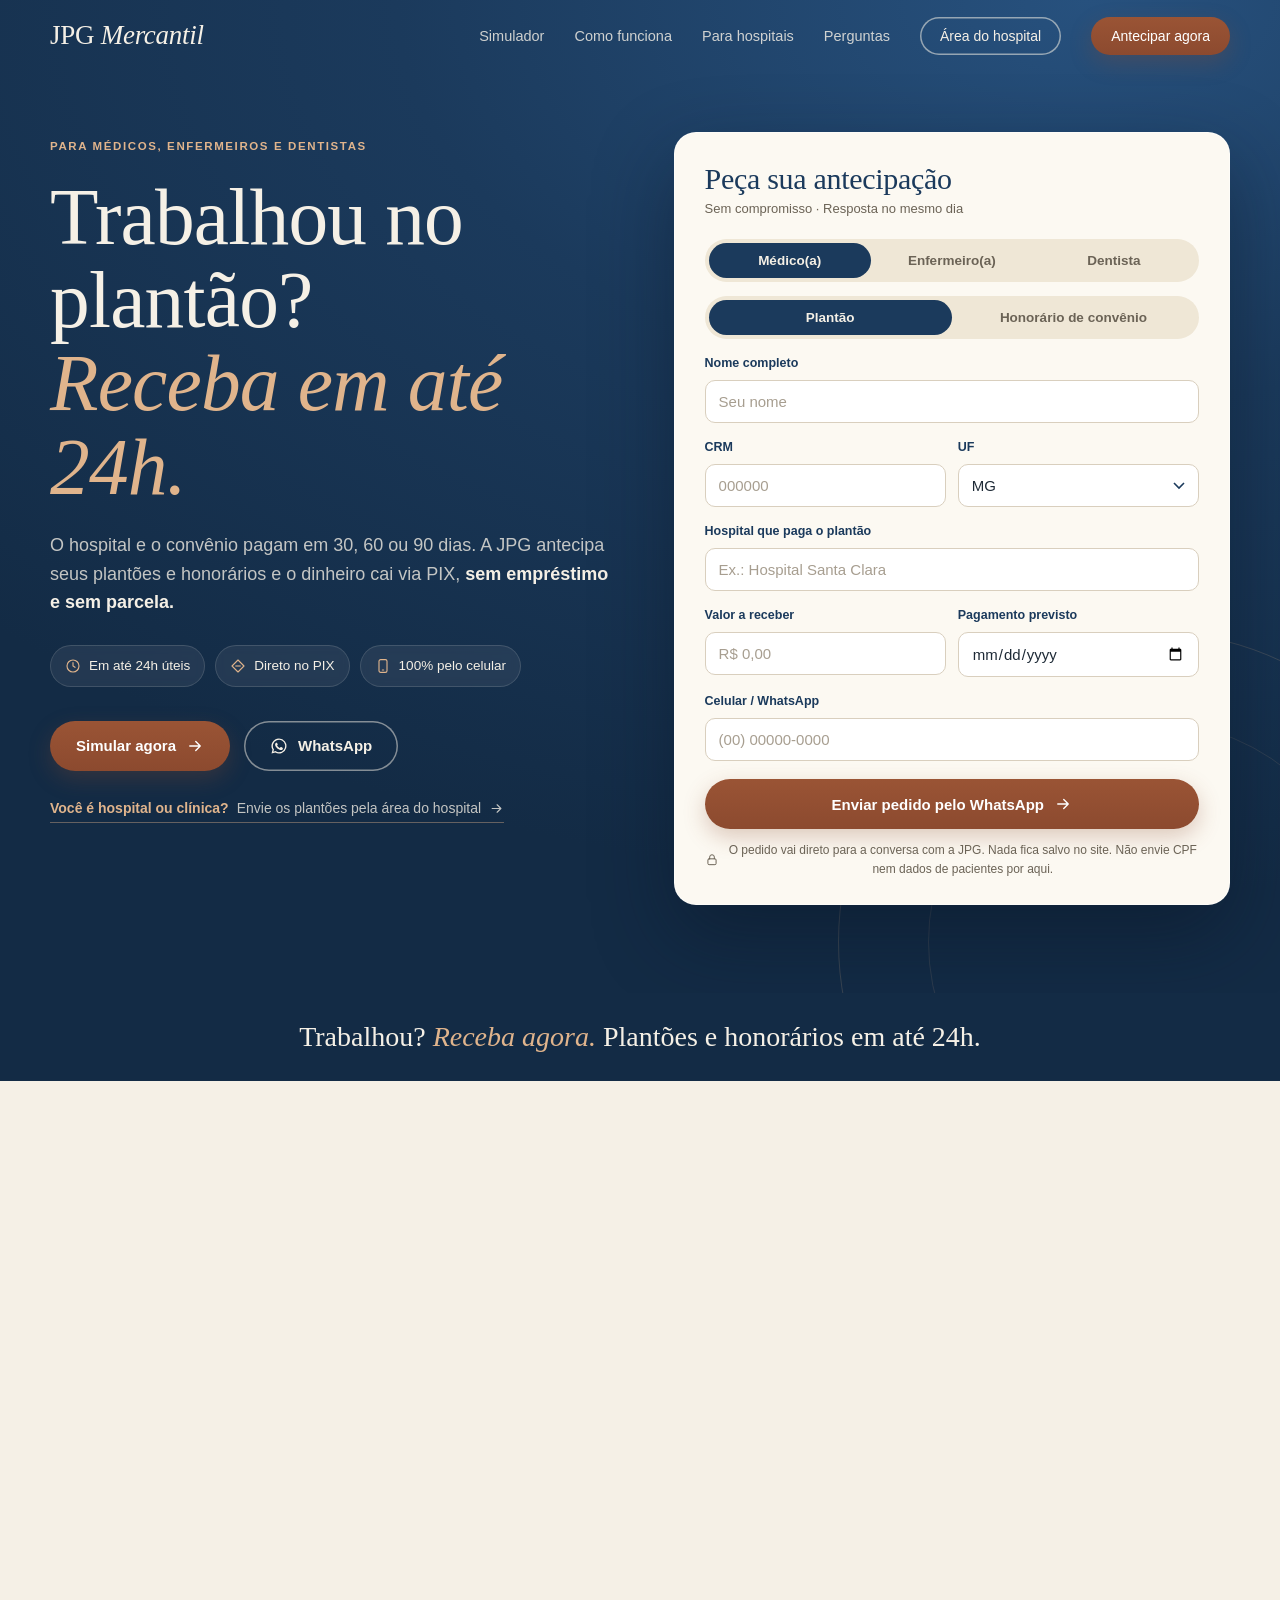
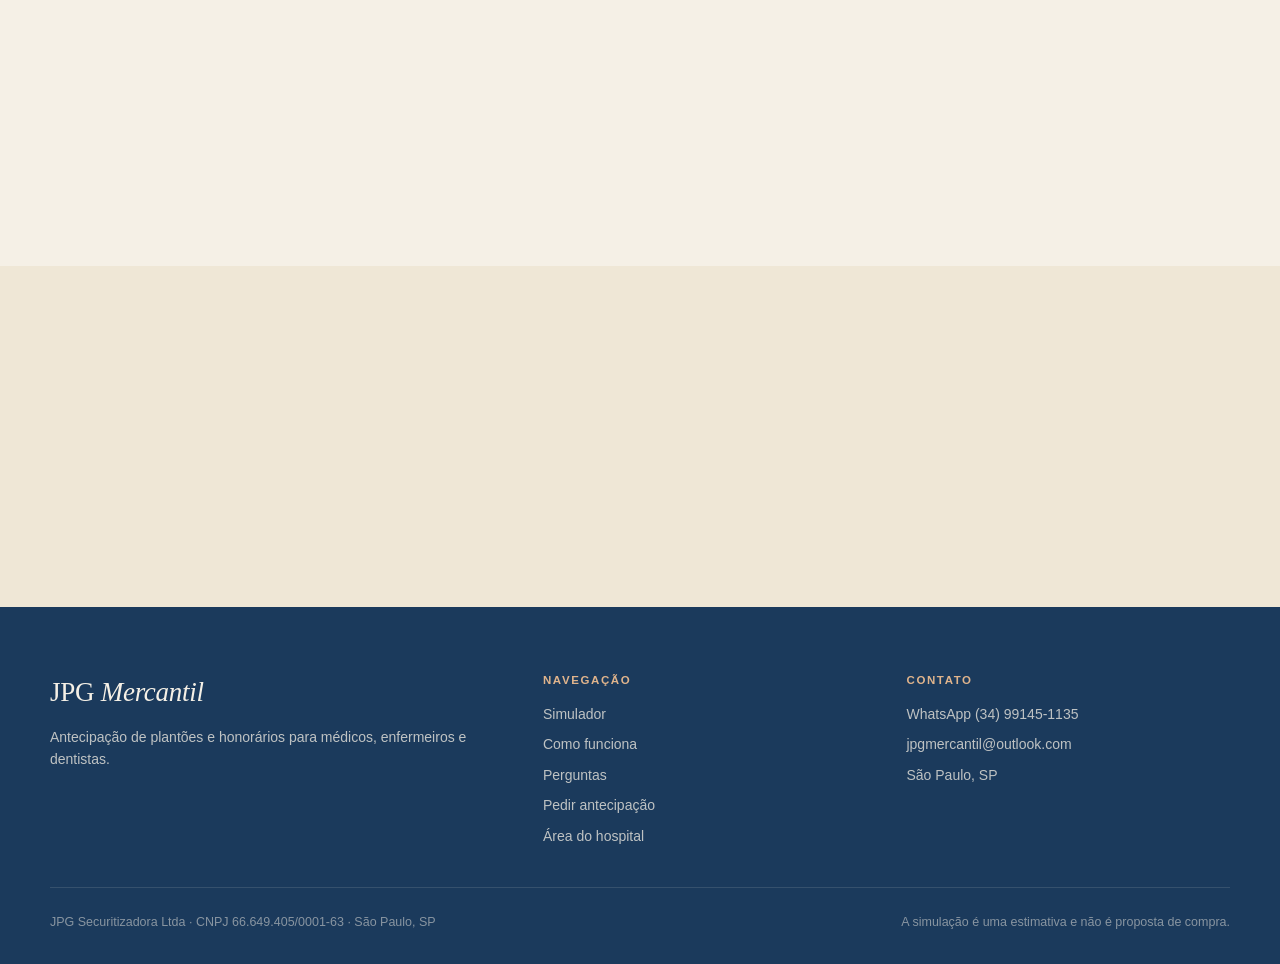
==== commit ee18890b: "v2 (rascunho): design refinado, taxa oculta, área do hospital com login (Supabase), CSP, sem inline" ====
--- a/index.html
+++ b/index.html
@@ -3,271 +3,18 @@
 <head>
 <meta charset="utf-8">
 <meta name="viewport" content="width=device-width, initial-scale=1">
+<meta http-equiv="Content-Security-Policy" content="default-src 'self'; script-src 'self'; style-src 'self' https://fonts.googleapis.com; font-src https://fonts.gstatic.com; img-src 'self' data:; connect-src 'self'; form-action 'none'; base-uri 'none'; object-src 'none'">
+<meta name="referrer" content="no-referrer">
 <title>JPG Mercantil · Antecipe plantões e honorários</title>
 <meta name="description" content="Médicos, enfermeiros e dentistas: antecipe plantões e honorários de convênio e receba via PIX em até 24h. Simule na hora.">
 <link rel="preconnect" href="https://fonts.googleapis.com">
 <link rel="preconnect" href="https://fonts.gstatic.com" crossorigin>
 <link href="https://fonts.googleapis.com/css2?family=Cormorant+Garamond:ital,wght@0,400;0,500;0,600;1,400;1,500&family=Inter+Tight:wght@400;500;600;700&display=swap" rel="stylesheet">
-<style>
-:root{
-  --indigo:#1B3A5C; --indigo-2:#27517E; --indigo-3:#132B45;
-  --terracota:#8C4A2F; --terracota-escura:#733B24; --terracota-clara:#E0B48C;
-  --papel:#F5F0E6; --papel-2:#EFE7D6; --marfim:#FCF9F2; --claro:#F9F5EC;
-  --borda:#D9CFBE; --slate:#6B6356; --tinta:#1E2A36;
-  --f-disp:"Cormorant Garamond","Iowan Old Style",Georgia,serif;
-  --f-corpo:"Inter Tight",-apple-system,"Segoe UI",sans-serif;
-  --raio:14px; --raio-g:22px;
-  --sombra:0 1px 2px rgba(27,58,92,.06),0 10px 28px rgba(27,58,92,.08);
-  --sombra-2:0 2px 4px rgba(27,58,92,.05),0 24px 60px rgba(27,58,92,.16);
-  --curva:cubic-bezier(.16,1,.3,1);
-}
-*{box-sizing:border-box;margin:0;padding:0}
-html{scroll-behavior:smooth;scroll-padding-top:84px}
-body{font-family:var(--f-corpo);background:var(--papel);color:var(--tinta);font-size:16px;line-height:1.6;-webkit-font-smoothing:antialiased;overflow-x:hidden}
-a{color:inherit}
-img{max-width:100%;display:block}
-.wrap{width:min(1180px,100% - 40px);margin-inline:auto}
-.eyebrow{font-size:11.5px;letter-spacing:.14em;text-transform:uppercase;font-weight:600;color:var(--terracota)}
-h1,h2,h3{font-family:var(--f-disp);font-weight:500;line-height:1.05;letter-spacing:-.01em}
-h2{font-size:clamp(36px,5vw,58px);color:var(--indigo)}
-h2 em,h1 em{font-style:italic;font-weight:400}
-.lead{color:var(--slate);font-size:17px;max-width:56ch}
-.btn{white-space:nowrap;display:inline-flex;align-items:center;justify-content:center;gap:10px;border:0;cursor:pointer;font:600 15px/1 var(--f-corpo);padding:16px 26px;border-radius:999px;text-decoration:none;transition:transform .3s var(--curva),background .2s,box-shadow .3s}
-.btn:active{transform:scale(.97)}
-.btn-t{background:var(--terracota);color:#fff;box-shadow:0 8px 22px rgba(140,74,47,.28)}
-.btn-t:hover{background:var(--terracota-escura);transform:translateY(-1px)}
-.btn-o{background:transparent;color:var(--indigo);box-shadow:inset 0 0 0 1.5px var(--indigo)}
-.btn-o:hover{background:var(--indigo);color:var(--papel)}
-.btn svg{width:18px;height:18px}
-.link{color:var(--indigo);font-weight:600;text-decoration:none;border-bottom:1.5px solid var(--terracota);padding-bottom:2px}
-
-/* ---------- NAV ---------- */
-.nav{position:fixed;inset:0 0 auto;z-index:50;transition:background .3s,box-shadow .3s}
-.nav.solid{background:rgba(245,240,230,.94);backdrop-filter:blur(8px);box-shadow:0 1px 0 var(--borda)}
-.nav .wrap{display:flex;align-items:center;justify-content:space-between;height:72px}
-.logo{font-family:var(--f-disp);font-size:27px;color:var(--papel);text-decoration:none;letter-spacing:-.01em;transition:color .3s}
-.logo em{font-style:italic}
-.nav.solid .logo{color:var(--indigo)}
-.nav ul{display:flex;gap:30px;list-style:none;align-items:center}
-.nav ul a{text-decoration:none;font-size:14.5px;font-weight:500;color:rgba(245,240,230,.82);transition:color .2s}
-.nav ul a:hover{color:#fff}
-.nav.solid ul a{color:var(--indigo)}
-.nav .btn{padding:12px 20px;font-size:14px}
-@media (max-width:860px){.nav ul li:not(:last-child){display:none}}
-
-/* ---------- HERO ---------- */
-.hero{background:radial-gradient(120% 90% at 85% 0%,var(--indigo-2) 0%,var(--indigo) 45%,var(--indigo-3) 100%);color:var(--papel);padding:132px 0 88px;position:relative;overflow:hidden}
-.hero::after{content:"";position:absolute;right:-180px;bottom:-260px;width:620px;height:620px;border-radius:50%;border:1px solid rgba(224,180,140,.18)}
-.hero::before{content:"";position:absolute;right:-90px;bottom:-170px;width:440px;height:440px;border-radius:50%;border:1px solid rgba(224,180,140,.12)}
-.hero .wrap{display:grid;grid-template-columns:1.02fr 1fr;gap:56px;align-items:start;position:relative;z-index:1}
-.hero .eyebrow{color:var(--terracota-clara)}
-.hero h1{font-size:clamp(46px,6.2vw,80px);margin:18px 0 22px;color:var(--papel)}
-.hero h1 em{color:var(--terracota-clara)}
-.hero .lead{color:rgba(245,240,230,.78);font-size:18px}
-.hero .lead strong{color:var(--papel);font-weight:600}
-.selos{display:flex;flex-wrap:wrap;gap:10px;margin:28px 0 34px}
-.selo{display:inline-flex;align-items:center;gap:8px;font-size:13.5px;font-weight:500;padding:9px 14px;border-radius:999px;background:rgba(245,240,230,.07);border:1px solid rgba(245,240,230,.14)}
-.selo svg{width:16px;height:16px;color:var(--terracota-clara)}
-.hero-ctas{display:flex;flex-wrap:wrap;gap:14px;align-items:center}
-.hero .btn-o{color:var(--papel);box-shadow:inset 0 0 0 1.5px rgba(245,240,230,.5)}
-.hero .btn-o:hover{background:var(--papel);color:var(--indigo)}
-
-/* ---------- FORM ---------- */
-.form-card{background:var(--marfim);color:var(--tinta);border-radius:var(--raio-g);padding:30px 30px 24px;box-shadow:0 30px 80px rgba(8,20,36,.45)}
-.form-card h3{font-size:30px;color:var(--indigo)}
-.form-card .sub{font-size:13px;color:var(--slate);margin:4px 0 20px}
-.seg{display:grid;grid-auto-flow:column;grid-auto-columns:1fr;background:var(--papel-2);border-radius:999px;padding:4px;margin-bottom:14px}
-.seg button{border:0;background:transparent;font:600 13.5px var(--f-corpo);color:var(--slate);padding:10px 6px;border-radius:999px;cursor:pointer;transition:background .25s,color .25s}
-.seg button[aria-pressed="true"]{background:var(--indigo);color:var(--papel)}
-.lbl{font-size:12.5px;font-weight:600;color:var(--indigo);margin:2px 0 7px;display:block}
-.grid2{display:grid;grid-template-columns:1fr 1fr;gap:12px}
-.campo{margin-bottom:12px}
-.campo input,.campo select{width:100%;font:500 15px var(--f-corpo);color:var(--tinta);background:#fff;border:1px solid var(--borda);border-radius:10px;padding:12px 13px;outline:none;transition:border .2s,box-shadow .2s;appearance:none}
-.campo select{background-image:url("data:image/svg+xml,%3Csvg xmlns='http://www.w3.org/2000/svg' width='12' height='8'%3E%3Cpath d='M1 1l5 5 5-5' fill='none' stroke='%231B3A5C' stroke-width='1.6'/%3E%3C/svg%3E");background-repeat:no-repeat;background-position:right 13px center}
-.campo input:focus,.campo select:focus{border-color:var(--indigo-2);box-shadow:0 0 0 3px rgba(39,81,126,.14)}
-.campo input::placeholder{color:#A79E90}
-.form-card .btn{width:100%;margin-top:6px}
-.nota{display:flex;gap:8px;align-items:center;justify-content:center;font-size:12px;color:var(--slate);margin-top:12px;text-align:center}
-.nota svg{width:14px;height:14px;flex:none}
-
-/* ---------- FAIXA ---------- */
-.faixa{background:var(--indigo-3);color:var(--papel);text-align:center;padding:22px 20px;font-family:var(--f-disp);font-size:clamp(21px,2.6vw,28px)}
-.faixa em{color:var(--terracota-clara)}
-
-/* ---------- SECTIONS ---------- */
-section{padding:120px 0}
-.head{max-width:720px;margin-bottom:56px}
-.head.c{margin-inline:auto;text-align:center}
-.head.c .lead{margin-inline:auto}
-.head h2{margin:14px 0 16px}
-
-/* simulador */
-.sim .wrap{display:grid;grid-template-columns:.9fr 1.1fr;gap:72px;align-items:center}
-.phone{position:relative;width:300px;margin-inline:auto}
-.phone-body{background:#0F1E30;border-radius:46px;padding:12px;box-shadow:var(--sombra-2),0 0 0 2px #2b3a4d inset}
-.screen{background:linear-gradient(180deg,var(--indigo) 0%,var(--indigo-3) 100%);border-radius:36px;height:590px;padding:22px 18px;color:var(--papel);overflow:hidden;position:relative}
-.notch{width:96px;height:26px;background:#0F1E30;border-radius:20px;margin:-8px auto 18px}
-.sc-top{display:flex;justify-content:space-between;align-items:center;margin-bottom:20px}
-.sc-top .logo{font-size:21px;color:var(--papel)}
-.sc-bal{background:rgba(245,240,230,.08);border:1px solid rgba(245,240,230,.12);border-radius:20px;padding:18px}
-.sc-bal small{font-size:10px;letter-spacing:.12em;text-transform:uppercase;color:var(--terracota-clara);font-weight:600}
-.sc-bal b{display:block;font-family:var(--f-disp);font-size:38px;font-weight:500;margin:4px 0}
-.sc-bal span{font-size:11.5px;color:rgba(245,240,230,.7)}
-.sc-acts{display:grid;grid-template-columns:repeat(3,1fr);gap:8px;margin:14px 0 20px}
-.sc-acts div{background:rgba(245,240,230,.06);border-radius:14px;padding:12px 4px;text-align:center;font-size:10.5px;color:rgba(245,240,230,.8)}
-.sc-acts svg{width:18px;height:18px;margin:0 auto 6px;color:var(--terracota-clara)}
-.sc-list small{font-size:10px;letter-spacing:.12em;text-transform:uppercase;color:rgba(245,240,230,.55);font-weight:600}
-.op{display:flex;align-items:center;gap:10px;padding:11px 0;border-bottom:1px solid rgba(245,240,230,.08);font-size:12px}
-.op i{width:30px;height:30px;border-radius:10px;background:rgba(224,180,140,.15);display:grid;place-items:center;font-style:normal;color:var(--terracota-clara);font-weight:700;font-size:11px}
-.op div{flex:1;line-height:1.3}
-.op div span{display:block;font-size:10.5px;color:rgba(245,240,230,.55)}
-.op b{color:var(--terracota-clara);font-weight:600}
-.flutua{position:absolute;background:var(--marfim);color:var(--indigo);border-radius:16px;padding:10px 14px;box-shadow:var(--sombra-2);font-size:12px;line-height:1.25;display:flex;gap:10px;align-items:center;animation:boia 5s ease-in-out infinite}
-.flutua b{display:block;font-size:13.5px}
-.flutua i{width:30px;height:30px;border-radius:50%;background:var(--terracota);color:#fff;display:grid;place-items:center;font-style:normal}
-.flutua i svg{width:15px;height:15px}
-.f1{left:-58px;top:70px}
-.f2{right:-62px;top:250px;animation-delay:-2.5s}
-@keyframes boia{50%{transform:translateY(-8px)}}
-
-.sim-card{background:var(--marfim);border:1px solid var(--borda);border-radius:var(--raio-g);padding:36px;box-shadow:var(--sombra)}
-.sim-card .lbl{font-size:13.5px}
-.valor-in{width:100%;text-align:center;font:500 40px var(--f-disp);color:var(--indigo);background:#fff;border:1px solid var(--borda);border-radius:14px;padding:12px;outline:none}
-.valor-in:focus{border-color:var(--indigo-2);box-shadow:0 0 0 3px rgba(39,81,126,.14)}
-.dias-h{display:flex;justify-content:space-between;align-items:center;margin:28px 0 12px}
-.pill{background:var(--indigo);color:var(--papel);font-weight:600;font-size:13px;padding:6px 14px;border-radius:999px}
-.dias{display:grid;grid-template-columns:repeat(5,1fr);gap:8px}
-.dias button{border:1px solid var(--borda);background:#fff;border-radius:12px;padding:12px 0;font:600 15px var(--f-corpo);color:var(--slate);cursor:pointer;transition:all .25s var(--curva)}
-.dias button:hover{border-color:var(--indigo-2);color:var(--indigo)}
-.dias button[aria-pressed="true"]{background:var(--indigo);border-color:var(--indigo);color:var(--papel);transform:translateY(-2px)}
-.result{margin:28px 0 22px;background:var(--indigo);color:var(--papel);border-radius:18px;padding:26px;text-align:center;position:relative;overflow:hidden}
-.result small{font-size:11px;letter-spacing:.14em;text-transform:uppercase;color:var(--terracota-clara);font-weight:600}
-.result b{display:block;font:500 clamp(46px,6vw,60px)/1.05 var(--f-disp);margin:6px 0 10px}
-.result .det{display:flex;justify-content:center;gap:18px;flex-wrap:wrap;font-size:12.5px;color:rgba(245,240,230,.72)}
-.sim-card .btn{width:100%}
-.sim-card .nota{margin-top:14px}
-
-/* problema */
-.prob{background:var(--papel-2)}
-.prob-grid{display:grid;grid-template-columns:repeat(4,1fr);gap:0;border-top:1px solid var(--indigo)}
-.prob-grid article{padding:26px 26px 0 0}
-.prob-grid article + article{padding-left:26px;border-left:1px solid var(--borda)}
-.prob-grid .n{font-size:12px;font-weight:600;color:var(--terracota);letter-spacing:.08em}
-.prob-grid h3{font-size:27px;color:var(--indigo);margin:10px 0 10px}
-.prob-grid p{font-size:14.5px;color:var(--slate)}
-.prob .fim{margin-top:56px;display:flex;align-items:center;gap:22px;flex-wrap:wrap}
-.prob .fim p{font-family:var(--f-disp);font-size:clamp(26px,3vw,34px);color:var(--indigo);font-style:italic}
-
-/* passos */
-.passos{position:relative;display:grid;grid-template-columns:repeat(4,1fr);gap:28px;counter-reset:p}
-.passos::before{content:"";position:absolute;top:34px;left:12.5%;right:12.5%;border-top:2px dashed var(--terracota-clara)}
-.passo{text-align:center;position:relative}
-.passo .num{width:68px;height:68px;border-radius:50%;background:var(--terracota);color:#fff;display:grid;place-items:center;margin:0 auto 22px;font:500 32px var(--f-disp);box-shadow:0 0 0 8px var(--papel),0 10px 26px rgba(140,74,47,.3);position:relative}
-.passo .tag{display:inline-block;font-size:11.5px;font-weight:600;color:var(--terracota-escura);background:#F1DFCC;border-radius:999px;padding:4px 11px;margin-bottom:10px}
-.passo h3{font-size:28px;color:var(--indigo);margin-bottom:8px}
-.passo p{font-size:14.5px;color:var(--slate);max-width:28ch;margin-inline:auto}
-.passos-cta{text-align:center;margin-top:56px}
-
-/* comparação */
-.comp{background:var(--indigo);color:var(--papel)}
-.comp h2{color:var(--papel)}
-.comp h2 em{color:var(--terracota-clara)}
-.comp .eyebrow{color:var(--terracota-clara)}
-.comp .lead{color:rgba(245,240,230,.72)}
-.tabela{max-width:880px;margin-inline:auto;border-radius:var(--raio-g);overflow:hidden;background:rgba(245,240,230,.04);border:1px solid rgba(245,240,230,.12)}
-.tr{display:grid;grid-template-columns:1fr 1.2fr 1.2fr}
-.tr > div{padding:17px 22px;font-size:14.5px;display:flex;gap:10px;align-items:flex-start}
-.tr + .tr{border-top:1px solid rgba(245,240,230,.09)}
-.tr.th > div{font-weight:600;font-size:13px;letter-spacing:.06em;text-transform:uppercase;color:rgba(245,240,230,.6)}
-.tr.th > div:last-child{color:var(--terracota-clara)}
-.tr > div:first-child{font-weight:600;color:var(--papel)}
-.tr > div:nth-child(2){color:rgba(245,240,230,.6)}
-.tr > div:last-child{background:rgba(224,180,140,.09);color:var(--papel)}
-.tr svg{width:16px;height:16px;flex:none;margin-top:3px}
-.x{color:#D9897A}.ok{color:var(--terracota-clara)}
-.comp .rodape{max-width:640px;margin:26px auto 0;text-align:center;font-size:13.5px;color:rgba(245,240,230,.6)}
-.comp .passos-cta{margin-top:36px}
-
-/* FAQ */
-.faq .wrap{display:grid;grid-template-columns:.8fr 1.2fr;gap:72px;align-items:start}
-.faq h2{position:sticky;top:110px}
-.faq details{border-bottom:1px solid var(--borda)}
-.faq summary{list-style:none;cursor:pointer;display:flex;justify-content:space-between;gap:20px;align-items:center;padding:22px 0;font:500 24px/1.2 var(--f-disp);color:var(--indigo)}
-.faq summary::-webkit-details-marker{display:none}
-.faq summary::after{content:"+";font:300 30px var(--f-corpo);color:var(--terracota);transition:transform .35s var(--curva)}
-.faq details[open] summary::after{transform:rotate(45deg)}
-.faq details p{color:var(--slate);padding:0 40px 22px 0;font-size:15.5px}
-.faq .mais{margin-top:30px;display:flex;gap:18px;align-items:center;flex-wrap:wrap}
-
-/* CTA final */
-.final{background:var(--papel-2);padding:96px 0}
-.final .wrap{display:flex;justify-content:space-between;align-items:center;gap:40px;flex-wrap:wrap}
-.final h2{font-size:clamp(34px,4.4vw,52px)}
-.final .acts{display:flex;gap:16px;flex-wrap:wrap;align-items:center}
-
-footer{background:var(--indigo);color:rgba(245,240,230,.75);padding:64px 0 32px;font-size:14px}
-footer .cols{display:grid;grid-template-columns:1.4fr 1fr 1fr;gap:40px;padding-bottom:40px;border-bottom:1px solid rgba(245,240,230,.12)}
-footer .logo{color:var(--papel);display:inline-block;margin-bottom:12px}
-footer h4{font-size:11.5px;letter-spacing:.14em;text-transform:uppercase;color:var(--terracota-clara);font-weight:600;margin-bottom:14px}
-footer ul{list-style:none;display:grid;gap:8px}
-footer a{text-decoration:none}
-footer a:hover{color:var(--papel)}
-footer .legal{padding-top:24px;display:flex;justify-content:space-between;gap:20px;flex-wrap:wrap;font-size:12.5px;color:rgba(245,240,230,.5)}
-
-/* whatsapp flutuante */
-.wpp{opacity:0;pointer-events:none;transition:opacity .3s,transform .3s var(--curva);position:fixed;right:20px;bottom:20px;z-index:40;width:58px;height:58px;border-radius:50%;background:var(--terracota);color:#fff;display:grid;place-items:center;box-shadow:0 10px 28px rgba(140,74,47,.4);transition:transform .3s var(--curva)}
-.wpp.on{opacity:1;pointer-events:auto}.wpp:hover{transform:scale(1.06)}
-.wpp svg{width:28px;height:28px}
-
-/* reveal */
-.rv{opacity:0;transform:translateY(22px);transition:opacity .9s var(--curva),transform .9s var(--curva)}
-.rv.in{opacity:1;transform:none}
-@media (prefers-reduced-motion:reduce){.rv{opacity:1;transform:none;transition:none}.flutua{animation:none}html{scroll-behavior:auto}}
-
-/* ---------- RESPONSIVO ---------- */
-@media (max-width:1000px){
-  .hero .wrap,.sim .wrap,.faq .wrap{grid-template-columns:1fr;gap:48px}
-  .faq h2{position:static}
-  .prob-grid{grid-template-columns:1fr 1fr;row-gap:34px}
-  .prob-grid article:nth-child(3){padding-left:0;border-left:0}
-  .sim .phone{order:2}
-}
-@media (max-width:640px){
-  .wrap{width:calc(100% - 32px)}
-  section{padding:80px 0}
-  .hero{padding:104px 0 56px}
-  .hero .lead{font-size:16.5px}
-  .form-card{padding:24px 18px 20px;border-radius:18px}
-  .grid2{grid-template-columns:1fr 1fr;gap:10px}
-  .grid2.st{grid-template-columns:1fr}
-  .hero-ctas .btn{flex:1}
-  .prob-grid{grid-template-columns:1fr;border-top:0}
-  .prob-grid article,.prob-grid article + article{padding:20px 0 0;border-left:0;border-top:1px solid var(--borda)}
-  .prob-grid article:first-child{border-top:1px solid var(--indigo)}
-  .passos{grid-template-columns:1fr;gap:34px;text-align:left}
-  .passos::before{top:34px;bottom:34px;left:33px;right:auto;border-top:0;border-left:2px dashed var(--terracota-clara)}
-  .passo{display:grid;grid-template-columns:68px 1fr;gap:18px;text-align:left}
-  .passo .num{margin:0}
-  .passo p{margin:0}
-  .sim-card{padding:24px 18px}
-  .dias{gap:6px}
-  .sim .phone{display:none}
-  .hero-ctas .btn{padding:15px 18px}
-  footer li{overflow-wrap:anywhere}
-  .tr{grid-template-columns:.85fr 1fr 1fr}
-  .tr > div{padding:14px 10px;font-size:13px;gap:6px}
-  .tr.th > div{font-size:11px}
-  .tr svg{display:none}
-  .faq summary{font-size:21px}
-  footer .cols{grid-template-columns:1fr 1fr}
-  footer .cols > div:first-child{grid-column:1/-1}
-  .final .acts .btn{flex:1}
-}
-</style>
+<link rel="stylesheet" href="style.css">
 </head>
 <body>
 
-<svg width="0" height="0" style="position:absolute" aria-hidden="true">
+<svg width="0" height="0" class="sprite" aria-hidden="true">
   <symbol id="i-wpp" viewBox="0 0 24 24"><path fill="currentColor" d="M12 2a10 10 0 0 0-8.6 15.1L2 22l5-1.3A10 10 0 1 0 12 2Zm0 18.2a8.2 8.2 0 0 1-4.2-1.2l-.3-.2-3 .8.8-2.9-.2-.3A8.2 8.2 0 1 1 12 20.2Zm4.5-6.1c-.2-.1-1.5-.7-1.7-.8-.2-.1-.4-.1-.6.1l-.8 1c-.1.2-.3.2-.5.1a6.7 6.7 0 0 1-3.3-2.9c-.3-.4.2-.4.7-1.3.1-.2 0-.3 0-.4l-.8-1.8c-.2-.5-.4-.4-.6-.4h-.5a1 1 0 0 0-.7.3 2.9 2.9 0 0 0-.9 2.2 5 5 0 0 0 1 2.7 11.5 11.5 0 0 0 4.4 3.9c1.6.7 2.3.8 3.1.6.5-.1 1.5-.6 1.7-1.2.2-.6.2-1.1.2-1.2-.1-.1-.3-.2-.5-.3Z"/></symbol>
   <symbol id="i-relogio" viewBox="0 0 24 24" fill="none" stroke="currentColor" stroke-width="1.7" stroke-linecap="round"><circle cx="12" cy="12" r="9"/><path d="M12 7v5l3 2"/></symbol>
   <symbol id="i-pix" viewBox="0 0 24 24" fill="none" stroke="currentColor" stroke-width="1.7" stroke-linejoin="round"><path d="M12 3 21 12 12 21 3 12Z"/><path d="M8 12h8"/></symbol>
@@ -285,7 +32,9 @@
     <ul>
       <li><a href="#simulador">Simulador</a></li>
       <li><a href="#como-funciona">Como funciona</a></li>
+      <li><a href="#hospitais">Para hospitais</a></li>
       <li><a href="#perguntas">Perguntas</a></li>
+      <li><a href="hospital.html" class="btn btn-o nav-h">Área do hospital</a></li>
       <li><a href="#pedido" class="btn btn-t">Antecipar agora</a></li>
     </ul>
   </div>
@@ -308,6 +57,7 @@
         <a href="#simulador" class="btn btn-t">Simular agora <svg><use href="#i-seta"/></svg></a>
         <a href="https://wa.me/5534991451135?text=Ol%C3%A1%2C%20quero%20antecipar%20meus%20plant%C3%B5es%20com%20a%20JPG." class="btn btn-o" target="_blank" rel="noopener"><svg><use href="#i-wpp"/></svg>WhatsApp</a>
       </div>
+      <a href="hospital.html" class="hero-h"><span>Você é hospital ou clínica?</span> Envie os plantões pela área do hospital <svg><use href="#i-seta"/></svg></a>
     </div>
 
     <form class="form-card rv" id="pedido" novalidate>
@@ -357,7 +107,7 @@
         <input id="f-cel" name="cel" inputmode="tel" autocomplete="tel" placeholder="(00) 00000-0000">
       </div>
       <button class="btn btn-t" type="submit">Enviar pedido pelo WhatsApp <svg><use href="#i-seta"/></svg></button>
-      <p class="nota"><svg><use href="#i-cad"/></svg>O pedido vai direto para a conversa com a JPG. Nada fica salvo no site.</p>
+      <p class="nota"><svg><use href="#i-cad"/></svg>O pedido vai direto para a conversa com a JPG. Nada fica salvo no site. Não envie CPF nem dados de pacientes por aqui.</p>
     </form>
   </div>
 </section>
@@ -388,15 +138,15 @@
     </div>
 
     <div class="rv">
-      <div class="head" style="margin-bottom:32px">
+      <div class="head tight">
         <span class="eyebrow">Simulador</span>
         <h2>Veja agora<br><em>quanto você recebe</em></h2>
-        <p class="lead">Digite o valor do plantão ou do honorário e quantos dias faltam para o pagamento. A conta aparece na hora, com a taxa à mostra.</p>
+        <p class="lead">Digite o valor do plantão ou do honorário e quantos dias faltam para o pagamento. A conta aparece na hora.</p>
       </div>
       <div class="sim-card">
         <label class="lbl" for="s-valor">Valor do plantão ou honorário</label>
         <input class="valor-in" id="s-valor" inputmode="numeric" value="R$ 1.000,00">
-        <div class="dias-h"><span class="lbl" style="margin:0">Dias até o pagamento</span><span class="pill" id="s-pill">30 dias</span></div>
+        <div class="dias-h"><span class="lbl flat">Dias até o pagamento</span><span class="pill" id="s-pill">30 dias</span></div>
         <div class="dias" role="group" aria-label="Dias até o pagamento">
           <button type="button" data-d="15" aria-pressed="false">15</button>
           <button type="button" data-d="30" aria-pressed="true">30</button>
@@ -407,7 +157,7 @@
         <div class="result" aria-live="polite">
           <small>Você recebe agora</small>
           <b id="s-liq">R$ 961,54</b>
-          <div class="det"><span>Taxa: 4% ao mês</span><span id="s-custo">Custo: R$ 38,46</span></div>
+          <div class="det"><span id="s-sub">Em 30 dias, de R$ 1.000,00 no plantão</span></div>
         </div>
         <a href="#pedido" class="btn btn-t" id="s-pedir">Quero antecipar este valor <svg><use href="#i-seta"/></svg></a>
         <p class="nota">Estimativa. O valor final sai na proposta, depois da análise.</p>
@@ -445,10 +195,30 @@
     <div class="passos rv">
       <div class="passo"><span class="num">1</span><div><span class="tag">Como sempre</span><h3>Você trabalha</h3><p>Faz o plantão ou o atendimento pelo convênio normalmente.</p></div></div>
       <div class="passo"><span class="num">2</span><div><span class="tag">Em 2 minutos</span><h3>Envia o pedido</h3><p>Diz quanto tem a receber, de quem e quando. O resto a gente pede pelo WhatsApp.</p></div></div>
-      <div class="passo"><span class="num">3</span><div><span class="tag">Taxa à mostra</span><h3>Recebe a proposta</h3><p>A JPG analisa e manda o valor líquido. Você aceita ou não, sem custo.</p></div></div>
+      <div class="passo"><span class="num">3</span><div><span class="tag">Sem surpresa</span><h3>Recebe a proposta</h3><p>A JPG analisa e manda, por escrito, o valor líquido que você recebe. Você aceita ou não, sem custo.</p></div></div>
       <div class="passo"><span class="num">4</span><div><span class="tag">Em até 24h úteis</span><h3>Dinheiro no PIX</h3><p>Aceitou, o valor cai na sua conta. Quando o hospital paga, ele paga à JPG.</p></div></div>
     </div>
     <div class="passos-cta rv"><a href="#pedido" class="btn btn-t">Começar agora <svg><use href="#i-seta"/></svg></a></div>
+  </div>
+</section>
+
+<!-- HOSPITAIS -->
+<section class="hosp" id="hospitais">
+  <div class="wrap">
+    <div class="hosp-txt rv">
+      <span class="eyebrow">Para hospitais e clínicas</span>
+      <h2>Seu corpo clínico recebe antes.<br><em>Você só envia a lista.</em></h2>
+      <p class="lead">A JPG antecipa os plantões e honorários dos seus profissionais, sem custo e sem mudar nada na sua rotina. O hospital cadastra a escala uma vez na área restrita e a gente cuida do resto.</p>
+      <div class="hosp-acts">
+        <a href="hospital.html" class="btn btn-t">Entrar na área do hospital <svg><use href="#i-seta"/></svg></a>
+        <a href="hospital.html#cadastro" class="link">Cadastrar meu hospital</a>
+      </div>
+    </div>
+    <div class="hosp-cards rv">
+      <article><i><svg><use href="#i-cad"/></svg></i><h3>Área com login</h3><p>Acesso por e-mail e senha. Só o seu hospital vê o que enviou.</p></article>
+      <article><i><svg><use href="#i-hist"/></svg></i><h3>Lista de uma vez</h3><p>Envie a escala ou a relação de honorários em planilha, PDF ou digitando.</p></article>
+      <article><i><svg><use href="#i-ok"/></svg></i><h3>Sem mudar a rotina</h3><p>O hospital segue pagando na data de sempre. Só muda para quem recebe.</p></article>
+    </div>
   </div>
 </section>
 
@@ -463,7 +233,7 @@
     <div class="tabela rv" role="table" aria-label="Empréstimo comparado à antecipação da JPG">
       <div class="tr th" role="row"><div role="columnheader"></div><div role="columnheader">Empréstimo</div><div role="columnheader">JPG</div></div>
       <div class="tr" role="row"><div role="rowheader">Pagamento</div><div role="cell"><svg class="x"><use href="#i-x"/></svg>Várias parcelas por mês</div><div role="cell"><svg class="ok"><use href="#i-ok"/></svg>Sem parcela: o hospital quita</div></div>
-      <div class="tr" role="row"><div role="rowheader">Custo</div><div role="cell"><svg class="x"><use href="#i-x"/></svg>Juros compostos por meses</div><div role="cell"><svg class="ok"><use href="#i-ok"/></svg>Taxa única, só pelos dias que faltam</div></div>
+      <div class="tr" role="row"><div role="rowheader">Custo</div><div role="cell"><svg class="x"><use href="#i-x"/></svg>Juros por meses e meses</div><div role="cell"><svg class="ok"><use href="#i-ok"/></svg>Só pelos dias que faltam</div></div>
       <div class="tr" role="row"><div role="rowheader">Análise</div><div role="cell"><svg class="x"><use href="#i-x"/></svg>Sua renda e seu score</div><div role="cell"><svg class="ok"><use href="#i-ok"/></svg>Quem paga o plantão</div></div>
       <div class="tr" role="row"><div role="rowheader">Processo</div><div role="cell"><svg class="x"><use href="#i-x"/></svg>Agência e muitos papéis</div><div role="cell"><svg class="ok"><use href="#i-ok"/></svg>100% pelo celular</div></div>
       <div class="tr" role="row"><div role="rowheader">Prazo</div><div role="cell"><svg class="x"><use href="#i-x"/></svg>Dias ou semanas</div><div role="cell"><svg class="ok"><use href="#i-ok"/></svg>Até 24h úteis</div></div>
@@ -482,12 +252,14 @@
     </div>
     <div class="rv">
       <details open><summary>O que é antecipar plantão ou honorário?</summary><p>É receber hoje um valor que o hospital ou o convênio só vai pagar daqui a algumas semanas. A JPG paga você agora e depois recebe direto de quem deve.</p></details>
-      <details><summary>Quanto custa?</summary><p>4% ao mês, contado só pelos dias que faltam para o pagamento. Em 30 dias, de R$ 1.000 você recebe R$ 961,54. O simulador mostra a conta para qualquer valor e prazo, e a proposta final vem por escrito antes de você aceitar.</p></details>
+      <details><summary>Quanto eu recebo?</summary><p>Depende do valor e de quantos dias faltam para o pagamento. Por exemplo, em um plantão de R$ 1.000 que o hospital paga em 30 dias, você recebe R$ 961,54 agora. O simulador faz a conta para qualquer valor e prazo, e a proposta final vem por escrito antes de você aceitar.</p></details>
       <details><summary>Em quanto tempo o dinheiro cai?</summary><p>Em até 24 horas úteis depois que você aceita a proposta, via PIX.</p></details>
       <details><summary>Antecipa honorário de convênio também?</summary><p>Sim. Plantões em hospitais, UPAs e clínicas e honorários de convênios médicos e odontológicos. A JPG confere quem paga antes de fazer a proposta.</p></details>
       <details><summary>Preciso ter conta em algum banco?</summary><p>Não. Qualquer conta com chave PIX no seu nome serve.</p></details>
       <details><summary>Vira parcela ou dívida?</summary><p>Não. Você não paga parcelas: quem quita é o hospital ou o convênio, direto para a JPG, na data combinada.</p></details>
       <details><summary>Quais documentos vou precisar?</summary><p>Documento com foto, registro no conselho (CRM, COREN ou CRO) e o comprovante do valor a receber, como a escala do plantão ou o demonstrativo do convênio. A JPG pede tudo pelo WhatsApp.</p></details>
+      <details><summary>Sou hospital. Como envio os plantões?</summary><p>Cadastre o hospital na área restrita, aguarde a liberação da JPG e envie a escala ou a relação de honorários por lá. Os dados de pacientes, quando existirem, só vão por essa área e ficam em cofre privado.</p></details>
+      <details><summary>Meus dados ficam seguros?</summary><p>Pedidos de profissionais não ficam salvos no site: viram uma mensagem no WhatsApp. Já o que o hospital envia na área restrita vai para um armazenamento privado e criptografado, que só o próprio hospital e a JPG acessam.</p></details>
       <div class="mais">
         <a href="https://wa.me/5534991451135?text=Ol%C3%A1%2C%20tenho%20uma%20d%C3%BAvida%20sobre%20antecipar%20plant%C3%B5es." class="btn btn-o" target="_blank" rel="noopener"><svg><use href="#i-wpp"/></svg>Perguntar no WhatsApp</a>
       </div>
@@ -500,7 +272,7 @@
   <div class="wrap rv">
     <div>
       <h2>Já trabalhou?<br><em>Então já pode receber.</em></h2>
-      <p class="lead" style="margin-top:12px">Simule, peça e receba no PIX em até 24h úteis.</p>
+      <p class="lead mt">Simule, peça e receba no PIX em até 24h úteis.</p>
     </div>
     <div class="acts">
       <a href="#pedido" class="btn btn-t">Antecipar agora <svg><use href="#i-seta"/></svg></a>
@@ -514,7 +286,7 @@
   <div class="wrap">
     <div class="cols">
       <div><a href="#topo" class="logo">JPG <em>Mercantil</em></a><p>Antecipação de plantões e honorários para médicos, enfermeiros e dentistas.</p></div>
-      <div><h4>Navegação</h4><ul><li><a href="#simulador">Simulador</a></li><li><a href="#como-funciona">Como funciona</a></li><li><a href="#perguntas">Perguntas</a></li><li><a href="#pedido">Pedir antecipação</a></li></ul></div>
+      <div><h4>Navegação</h4><ul><li><a href="#simulador">Simulador</a></li><li><a href="#como-funciona">Como funciona</a></li><li><a href="#perguntas">Perguntas</a></li><li><a href="#pedido">Pedir antecipação</a></li><li><a href="hospital.html">Área do hospital</a></li></ul></div>
       <div><h4>Contato</h4><ul><li><a href="https://wa.me/5534991451135" target="_blank" rel="noopener">WhatsApp (34) 99145-1135</a></li><li><a href="mailto:jpgmercantil@outlook.com">jpgmercantil@outlook.com</a></li><li>São Paulo, SP</li></ul></div>
     </div>
     <div class="legal"><span>JPG Securitizadora Ltda · CNPJ 66.649.405/0001-63 · São Paulo, SP</span><span>A simulação é uma estimativa e não é proposta de compra.</span></div>
@@ -523,63 +295,6 @@
 
 <a class="wpp" href="https://wa.me/5534991451135?text=Ol%C3%A1%2C%20quero%20antecipar%20meus%20plant%C3%B5es%20com%20a%20JPG." target="_blank" rel="noopener" aria-label="Falar com a JPG no WhatsApp"><svg><use href="#i-wpp"/></svg></a>
 
-<script>
-(()=>{
-  const WPP='5534991451135', TAXA=0.04;
-  const brl=v=>v.toLocaleString('pt-BR',{style:'currency',currency:'BRL'});
-  const lerMoeda=s=>parseInt((s||'').replace(/\D/g,'')||'0',10)/100;
-  const mascMoeda=el=>el.addEventListener('input',()=>{const v=lerMoeda(el.value);el.value=v?brl(v):'';});
-
-  // nav
-  const nav=document.getElementById('nav');
-  const wpp=document.querySelector('.wpp'),hero=document.querySelector('.hero');
-  const onScroll=()=>{nav.classList.toggle('solid',scrollY>40);wpp.classList.toggle('on',scrollY>hero.offsetHeight-200);};
-  addEventListener('scroll',onScroll,{passive:true});onScroll();
-
-  // reveal
-  const io=new IntersectionObserver(es=>es.forEach(e=>{if(e.isIntersecting){e.target.classList.add('in');io.unobserve(e.target);}}),{threshold:.12,rootMargin:'0px 0px -40px 0px'});
-  document.querySelectorAll('.rv').forEach(el=>io.observe(el));
-
-  // simulador: líquido = valor / (1+taxa)^(dias/30)
-  const sv=document.getElementById('s-valor'), liq=document.getElementById('s-liq'), custo=document.getElementById('s-custo'), pill=document.getElementById('s-pill');
-  let dias=30;
-  const calc=()=>{const v=lerMoeda(sv.value);const l=v/Math.pow(1+TAXA,dias/30);liq.textContent=v>0?brl(l):'—';custo.textContent='Custo: '+(v>0?brl(v-l):'—');pill.textContent=dias+' dias';};
-  sv.addEventListener('input',()=>{const v=lerMoeda(sv.value);sv.value=v?brl(v):'';calc();});
-  document.querySelectorAll('.dias button').forEach(b=>b.addEventListener('click',()=>{document.querySelectorAll('.dias button').forEach(x=>x.setAttribute('aria-pressed',x===b));dias=+b.dataset.d;calc();}));
-  calc();
-  document.getElementById('s-pedir').addEventListener('click',()=>{
-    const v=lerMoeda(sv.value); if(v){document.getElementById('f-valor').value=brl(v);}
-    const d=new Date();d.setDate(d.getDate()+dias);document.getElementById('f-data').value=d.toISOString().slice(0,10);
-    setTimeout(()=>document.getElementById('f-nome').focus({preventScroll:true}),700);
-  });
-
-  // formulário
-  const ufs='AC AL AM AP BA CE DF ES GO MA MG MS MT PA PB PE PI PR RJ RN RO RR RS SC SE SP TO'.split(' ');
-  const uf=document.getElementById('f-uf');
-  uf.innerHTML='<option value="">UF</option>'+ufs.map(u=>`<option${u==='MG'?' selected':''}>${u}</option>`).join('');
-  const escolha={prof:'Médico(a)',tipo:'Plantão'};
-  document.querySelectorAll('.seg').forEach(g=>g.querySelectorAll('button').forEach(b=>b.addEventListener('click',()=>{
-    g.querySelectorAll('button').forEach(x=>x.setAttribute('aria-pressed',x===b));
-    escolha[g.dataset.campo]=b.dataset.v;
-    if(b.dataset.reg) document.getElementById('lbl-reg').textContent=b.dataset.reg;
-    if(g.dataset.campo==='tipo'){const h=b.dataset.v==='Plantão';document.getElementById('lbl-pagador').textContent=h?'Hospital que paga o plantão':'Convênio que paga o honorário';document.getElementById('f-pagador').placeholder=h?'Ex.: Hospital Santa Clara':'Ex.: nome do convênio';}
-  })));
-  mascMoeda(document.getElementById('f-valor'));
-  const cel=document.getElementById('f-cel');
-  cel.addEventListener('input',()=>{let d=cel.value.replace(/\D/g,'').slice(0,11);cel.value=d.length>6?`(${d.slice(0,2)}) ${d.slice(2,7)}-${d.slice(7)}`:d.length>2?`(${d.slice(0,2)}) ${d.slice(2)}`:d;});
-
-  document.getElementById('pedido').addEventListener('submit',e=>{
-    e.preventDefault();
-    const f=e.target, nome=f.nome.value.trim();
-    if(!nome){f.nome.focus();f.nome.style.borderColor='#9A2F2F';return;}
-    const dt=f.data.value?f.data.value.split('-').reverse().join('/'):'';
-    const reg=document.getElementById('lbl-reg').textContent;
-    const linhas=['Olá, quero antecipar com a JPG.','',
-      `Nome: ${nome}`,`Profissão: ${escolha.prof}`+(f.registro.value?` · ${reg} ${f.registro.value}`:'')+(f.uf.value?`/${f.uf.value}`:''),
-      `Tipo: ${escolha.tipo}`, f.pagador.value&&`Quem paga: ${f.pagador.value}`, f.valor.value&&`Valor a receber: ${f.valor.value}`, dt&&`Pagamento previsto: ${dt}`, f.cel.value&&`Celular: ${f.cel.value}`].filter(Boolean);
-    window.open(`https://wa.me/${WPP}?text=${encodeURIComponent(linhas.join('\n'))}`,'_blank','noopener');
-  });
-})();
-</script>
+<script src="app.js" defer></script>
 </body>
 </html>
--- a/style.css
+++ b/style.css
@@ -0,0 +1,334 @@
+:root{
+  --indigo:#1B3A5C; --indigo-2:#27517E; --indigo-3:#132B45;
+  --terracota:#8C4A2F; --terracota-escura:#733B24; --terracota-clara:#E0B48C;
+  --papel:#F5F0E6; --papel-2:#EFE7D6; --marfim:#FCF9F2; --claro:#F9F5EC;
+  --borda:#D9CFBE; --slate:#6B6356; --tinta:#1E2A36;
+  --f-disp:"Cormorant Garamond","Iowan Old Style",Georgia,serif;
+  --f-corpo:"Inter Tight",-apple-system,"Segoe UI",sans-serif;
+  --raio:14px; --raio-g:22px;
+  --sombra:0 1px 2px rgba(27,58,92,.06),0 10px 28px rgba(27,58,92,.08);
+  --sombra-2:0 2px 4px rgba(27,58,92,.05),0 24px 60px rgba(27,58,92,.16);
+  --curva:cubic-bezier(.16,1,.3,1);
+}
+*{box-sizing:border-box;margin:0;padding:0}
+html{scroll-behavior:smooth;scroll-padding-top:84px}
+body{font-family:var(--f-corpo);background:var(--papel);color:var(--tinta);font-size:16px;line-height:1.6;-webkit-font-smoothing:antialiased;overflow-x:hidden}
+a{color:inherit}
+img{max-width:100%;display:block}
+.wrap{width:min(1180px,100% - 40px);margin-inline:auto}
+.eyebrow{font-size:11.5px;letter-spacing:.14em;text-transform:uppercase;font-weight:600;color:var(--terracota)}
+h1,h2,h3{font-family:var(--f-disp);font-weight:500;line-height:1.05;letter-spacing:-.01em}
+h2{font-size:clamp(36px,5vw,58px);color:var(--indigo)}
+h2 em,h1 em{font-style:italic;font-weight:400}
+.lead{color:var(--slate);font-size:17px;max-width:56ch}
+.btn{white-space:nowrap;display:inline-flex;align-items:center;justify-content:center;gap:10px;border:0;cursor:pointer;font:600 15px/1 var(--f-corpo);padding:16px 26px;border-radius:999px;text-decoration:none;transition:transform .3s var(--curva),background .2s,box-shadow .3s}
+.btn:active{transform:scale(.97)}
+.btn-t{background:var(--terracota);color:#fff;box-shadow:0 8px 22px rgba(140,74,47,.28)}
+.btn-t:hover{background:var(--terracota-escura);transform:translateY(-1px)}
+.btn-o{background:transparent;color:var(--indigo);box-shadow:inset 0 0 0 1.5px var(--indigo)}
+.btn-o:hover{background:var(--indigo);color:var(--papel)}
+.btn svg{width:18px;height:18px}
+.link{color:var(--indigo);font-weight:600;text-decoration:none;border-bottom:1.5px solid var(--terracota);padding-bottom:2px}
+
+/* ---------- NAV ---------- */
+.nav{position:fixed;inset:0 0 auto;z-index:50;transition:background .3s,box-shadow .3s}
+.nav.solid{background:rgba(245,240,230,.94);backdrop-filter:blur(8px);box-shadow:0 1px 0 var(--borda)}
+.nav .wrap{display:flex;align-items:center;justify-content:space-between;height:72px}
+.logo{font-family:var(--f-disp);font-size:27px;color:var(--papel);text-decoration:none;letter-spacing:-.01em;transition:color .3s}
+.logo em{font-style:italic}
+.nav.solid .logo{color:var(--indigo)}
+.nav ul{display:flex;gap:30px;list-style:none;align-items:center}
+.nav ul a{text-decoration:none;font-size:14.5px;font-weight:500;color:rgba(245,240,230,.82);transition:color .2s}
+.nav ul a:hover{color:#fff}
+.nav.solid ul a{color:var(--indigo)}
+.nav .btn{padding:12px 20px;font-size:14px}
+@media (max-width:980px){.nav ul li:not(:last-child){display:none}}
+
+/* ---------- HERO ---------- */
+.hero{background:radial-gradient(120% 90% at 85% 0%,var(--indigo-2) 0%,var(--indigo) 45%,var(--indigo-3) 100%);color:var(--papel);padding:132px 0 88px;position:relative;overflow:hidden}
+.hero::after{content:"";position:absolute;right:-180px;bottom:-260px;width:620px;height:620px;border-radius:50%;border:1px solid rgba(224,180,140,.18)}
+.hero::before{content:"";position:absolute;right:-90px;bottom:-170px;width:440px;height:440px;border-radius:50%;border:1px solid rgba(224,180,140,.12)}
+.hero .wrap{display:grid;grid-template-columns:1.02fr 1fr;gap:56px;align-items:start;position:relative;z-index:1}
+.hero .eyebrow{color:var(--terracota-clara)}
+.hero h1{font-size:clamp(46px,6.2vw,80px);margin:18px 0 22px;color:var(--papel)}
+.hero h1 em{color:var(--terracota-clara)}
+.hero .lead{color:rgba(245,240,230,.78);font-size:18px}
+.hero .lead strong{color:var(--papel);font-weight:600}
+.selos{display:flex;flex-wrap:wrap;gap:10px;margin:28px 0 34px}
+.selo{display:inline-flex;align-items:center;gap:8px;font-size:13.5px;font-weight:500;padding:9px 14px;border-radius:999px;background:rgba(245,240,230,.07);border:1px solid rgba(245,240,230,.14)}
+.selo svg{width:16px;height:16px;color:var(--terracota-clara)}
+.hero-ctas{display:flex;flex-wrap:wrap;gap:14px;align-items:center}
+.hero .btn-o{color:var(--papel);box-shadow:inset 0 0 0 1.5px rgba(245,240,230,.5)}
+.hero .btn-o:hover{background:var(--papel);color:var(--indigo)}
+
+/* ---------- FORM ---------- */
+.form-card{background:var(--marfim);color:var(--tinta);border-radius:var(--raio-g);padding:30px 30px 24px;box-shadow:0 30px 80px rgba(8,20,36,.45)}
+.form-card h3{font-size:30px;color:var(--indigo)}
+.form-card .sub{font-size:13px;color:var(--slate);margin:4px 0 20px}
+.seg{display:grid;grid-auto-flow:column;grid-auto-columns:1fr;background:var(--papel-2);border-radius:999px;padding:4px;margin-bottom:14px}
+.seg button{border:0;background:transparent;font:600 13.5px var(--f-corpo);color:var(--slate);padding:10px 6px;border-radius:999px;cursor:pointer;transition:background .25s,color .25s}
+.seg button[aria-pressed="true"]{background:var(--indigo);color:var(--papel)}
+.lbl{font-size:12.5px;font-weight:600;color:var(--indigo);margin:2px 0 7px;display:block}
+.grid2{display:grid;grid-template-columns:1fr 1fr;gap:12px}
+.campo{margin-bottom:12px}
+.campo input,.campo select{width:100%;font:500 15px var(--f-corpo);color:var(--tinta);background:#fff;border:1px solid var(--borda);border-radius:10px;padding:12px 13px;outline:none;transition:border .2s,box-shadow .2s;appearance:none}
+.campo select{background-image:url("data:image/svg+xml,%3Csvg xmlns='http://www.w3.org/2000/svg' width='12' height='8'%3E%3Cpath d='M1 1l5 5 5-5' fill='none' stroke='%231B3A5C' stroke-width='1.6'/%3E%3C/svg%3E");background-repeat:no-repeat;background-position:right 13px center}
+.campo input:focus,.campo select:focus{border-color:var(--indigo-2);box-shadow:0 0 0 3px rgba(39,81,126,.14)}
+.campo input::placeholder{color:#A79E90}
+.form-card .btn{width:100%;margin-top:6px}
+.nota{display:flex;gap:8px;align-items:center;justify-content:center;font-size:12px;color:var(--slate);margin-top:12px;text-align:center}
+.nota svg{width:14px;height:14px;flex:none}
+
+/* ---------- FAIXA ---------- */
+.faixa{background:var(--indigo-3);color:var(--papel);text-align:center;padding:22px 20px;font-family:var(--f-disp);font-size:clamp(21px,2.6vw,28px)}
+.faixa em{color:var(--terracota-clara)}
+
+/* ---------- SECTIONS ---------- */
+section{padding:120px 0}
+.head{max-width:720px;margin-bottom:56px}
+.head.c{margin-inline:auto;text-align:center}
+.head.c .lead{margin-inline:auto}
+.head h2{margin:14px 0 16px}
+
+/* simulador */
+.sim .wrap{display:grid;grid-template-columns:.9fr 1.1fr;gap:72px;align-items:center}
+.phone{position:relative;width:300px;margin-inline:auto}
+.phone-body{background:#0F1E30;border-radius:46px;padding:12px;box-shadow:var(--sombra-2),0 0 0 2px #2b3a4d inset}
+.screen{background:linear-gradient(180deg,var(--indigo) 0%,var(--indigo-3) 100%);border-radius:36px;height:590px;padding:22px 18px;color:var(--papel);overflow:hidden;position:relative}
+.notch{width:96px;height:26px;background:#0F1E30;border-radius:20px;margin:-8px auto 18px}
+.sc-top{display:flex;justify-content:space-between;align-items:center;margin-bottom:20px}
+.sc-top .logo{font-size:21px;color:var(--papel)}
+.sc-bal{background:rgba(245,240,230,.08);border:1px solid rgba(245,240,230,.12);border-radius:20px;padding:18px}
+.sc-bal small{font-size:10px;letter-spacing:.12em;text-transform:uppercase;color:var(--terracota-clara);font-weight:600}
+.sc-bal b{display:block;font-family:var(--f-disp);font-size:38px;font-weight:500;margin:4px 0}
+.sc-bal span{font-size:11.5px;color:rgba(245,240,230,.7)}
+.sc-acts{display:grid;grid-template-columns:repeat(3,1fr);gap:8px;margin:14px 0 20px}
+.sc-acts div{background:rgba(245,240,230,.06);border-radius:14px;padding:12px 4px;text-align:center;font-size:10.5px;color:rgba(245,240,230,.8)}
+.sc-acts svg{width:18px;height:18px;margin:0 auto 6px;color:var(--terracota-clara)}
+.sc-list small{font-size:10px;letter-spacing:.12em;text-transform:uppercase;color:rgba(245,240,230,.55);font-weight:600}
+.op{display:flex;align-items:center;gap:10px;padding:11px 0;border-bottom:1px solid rgba(245,240,230,.08);font-size:12px}
+.op i{width:30px;height:30px;border-radius:10px;background:rgba(224,180,140,.15);display:grid;place-items:center;font-style:normal;color:var(--terracota-clara);font-weight:700;font-size:11px}
+.op div{flex:1;line-height:1.3}
+.op div span{display:block;font-size:10.5px;color:rgba(245,240,230,.55)}
+.op b{color:var(--terracota-clara);font-weight:600}
+.flutua{position:absolute;background:var(--marfim);color:var(--indigo);border-radius:16px;padding:10px 14px;box-shadow:var(--sombra-2);font-size:12px;line-height:1.25;display:flex;gap:10px;align-items:center;animation:boia 5s ease-in-out infinite}
+.flutua b{display:block;font-size:13.5px}
+.flutua i{width:30px;height:30px;border-radius:50%;background:var(--terracota);color:#fff;display:grid;place-items:center;font-style:normal}
+.flutua i svg{width:15px;height:15px}
+.f1{left:-58px;top:70px}
+.f2{right:-62px;top:250px;animation-delay:-2.5s}
+@keyframes boia{50%{transform:translateY(-8px)}}
+
+.sim-card{background:var(--marfim);border:1px solid var(--borda);border-radius:var(--raio-g);padding:36px;box-shadow:var(--sombra)}
+.sim-card .lbl{font-size:13.5px}
+.valor-in{width:100%;text-align:center;font:500 40px var(--f-disp);color:var(--indigo);background:#fff;border:1px solid var(--borda);border-radius:14px;padding:12px;outline:none}
+.valor-in:focus{border-color:var(--indigo-2);box-shadow:0 0 0 3px rgba(39,81,126,.14)}
+.dias-h{display:flex;justify-content:space-between;align-items:center;margin:28px 0 12px}
+.pill{background:var(--indigo);color:var(--papel);font-weight:600;font-size:13px;padding:6px 14px;border-radius:999px}
+.dias{display:grid;grid-template-columns:repeat(5,1fr);gap:8px}
+.dias button{border:1px solid var(--borda);background:#fff;border-radius:12px;padding:12px 0;font:600 15px var(--f-corpo);color:var(--slate);cursor:pointer;transition:all .25s var(--curva)}
+.dias button:hover{border-color:var(--indigo-2);color:var(--indigo)}
+.dias button[aria-pressed="true"]{background:var(--indigo);border-color:var(--indigo);color:var(--papel);transform:translateY(-2px)}
+.result{margin:28px 0 22px;background:var(--indigo);color:var(--papel);border-radius:18px;padding:26px;text-align:center;position:relative;overflow:hidden}
+.result small{font-size:11px;letter-spacing:.14em;text-transform:uppercase;color:var(--terracota-clara);font-weight:600}
+.result b{display:block;font:500 clamp(46px,6vw,60px)/1.05 var(--f-disp);margin:6px 0 10px}
+.result .det{display:flex;justify-content:center;gap:18px;flex-wrap:wrap;font-size:12.5px;color:rgba(245,240,230,.72)}
+.sim-card .btn{width:100%}
+.sim-card .nota{margin-top:14px}
+
+/* problema */
+.prob{background:var(--papel-2)}
+.prob-grid{display:grid;grid-template-columns:repeat(4,1fr);gap:0;border-top:1px solid var(--indigo)}
+.prob-grid article{padding:26px 26px 0 0}
+.prob-grid article + article{padding-left:26px;border-left:1px solid var(--borda)}
+.prob-grid .n{font-size:12px;font-weight:600;color:var(--terracota);letter-spacing:.08em}
+.prob-grid h3{font-size:27px;color:var(--indigo);margin:10px 0 10px}
+.prob-grid p{font-size:14.5px;color:var(--slate)}
+.prob .fim{margin-top:56px;display:flex;align-items:center;gap:22px;flex-wrap:wrap}
+.prob .fim p{font-family:var(--f-disp);font-size:clamp(26px,3vw,34px);color:var(--indigo);font-style:italic}
+
+/* passos */
+.passos{position:relative;display:grid;grid-template-columns:repeat(4,1fr);gap:28px;counter-reset:p}
+.passos::before{content:"";position:absolute;top:34px;left:12.5%;right:12.5%;border-top:2px dashed var(--terracota-clara)}
+.passo{text-align:center;position:relative}
+.passo .num{width:68px;height:68px;border-radius:50%;background:var(--terracota);color:#fff;display:grid;place-items:center;margin:0 auto 22px;font:500 32px var(--f-disp);box-shadow:0 0 0 8px var(--papel),0 10px 26px rgba(140,74,47,.3);position:relative}
+.passo .tag{display:inline-block;font-size:11.5px;font-weight:600;color:var(--terracota-escura);background:#F1DFCC;border-radius:999px;padding:4px 11px;margin-bottom:10px}
+.passo h3{font-size:28px;color:var(--indigo);margin-bottom:8px}
+.passo p{font-size:14.5px;color:var(--slate);max-width:28ch;margin-inline:auto}
+.passos-cta{text-align:center;margin-top:56px}
+
+/* comparação */
+.comp{background:var(--indigo);color:var(--papel)}
+.comp h2{color:var(--papel)}
+.comp h2 em{color:var(--terracota-clara)}
+.comp .eyebrow{color:var(--terracota-clara)}
+.comp .lead{color:rgba(245,240,230,.72)}
+.tabela{max-width:880px;margin-inline:auto;border-radius:var(--raio-g);overflow:hidden;background:rgba(245,240,230,.04);border:1px solid rgba(245,240,230,.12)}
+.tr{display:grid;grid-template-columns:1fr 1.2fr 1.2fr}
+.tr > div{padding:17px 22px;font-size:14.5px;display:flex;gap:10px;align-items:flex-start}
+.tr + .tr{border-top:1px solid rgba(245,240,230,.09)}
+.tr.th > div{font-weight:600;font-size:13px;letter-spacing:.06em;text-transform:uppercase;color:rgba(245,240,230,.6)}
+.tr.th > div:last-child{color:var(--terracota-clara)}
+.tr > div:first-child{font-weight:600;color:var(--papel)}
+.tr > div:nth-child(2){color:rgba(245,240,230,.6)}
+.tr > div:last-child{background:rgba(224,180,140,.09);color:var(--papel)}
+.tr svg{width:16px;height:16px;flex:none;margin-top:3px}
+.x{color:#D9897A}.ok{color:var(--terracota-clara)}
+.comp .rodape{max-width:640px;margin:26px auto 0;text-align:center;font-size:13.5px;color:rgba(245,240,230,.6)}
+.comp .passos-cta{margin-top:36px}
+
+/* FAQ */
+.faq .wrap{display:grid;grid-template-columns:.8fr 1.2fr;gap:72px;align-items:start}
+.faq h2{position:sticky;top:110px}
+.faq details{border-bottom:1px solid var(--borda)}
+.faq summary{list-style:none;cursor:pointer;display:flex;justify-content:space-between;gap:20px;align-items:center;padding:22px 0;font:500 24px/1.2 var(--f-disp);color:var(--indigo)}
+.faq summary::-webkit-details-marker{display:none}
+.faq summary::after{content:"+";font:300 30px var(--f-corpo);color:var(--terracota);transition:transform .35s var(--curva)}
+.faq details[open] summary::after{transform:rotate(45deg)}
+.faq details p{color:var(--slate);padding:0 40px 22px 0;font-size:15.5px}
+.faq .mais{margin-top:30px;display:flex;gap:18px;align-items:center;flex-wrap:wrap}
+
+/* CTA final */
+.final{background:var(--papel-2);padding:96px 0}
+.final .wrap{display:flex;justify-content:space-between;align-items:center;gap:40px;flex-wrap:wrap}
+.final h2{font-size:clamp(34px,4.4vw,52px)}
+.final .acts{display:flex;gap:16px;flex-wrap:wrap;align-items:center}
+
+footer{background:var(--indigo);color:rgba(245,240,230,.75);padding:64px 0 32px;font-size:14px}
+footer .cols{display:grid;grid-template-columns:1.4fr 1fr 1fr;gap:40px;padding-bottom:40px;border-bottom:1px solid rgba(245,240,230,.12)}
+footer .logo{color:var(--papel);display:inline-block;margin-bottom:12px}
+footer h4{font-size:11.5px;letter-spacing:.14em;text-transform:uppercase;color:var(--terracota-clara);font-weight:600;margin-bottom:14px}
+footer ul{list-style:none;display:grid;gap:8px}
+footer a{text-decoration:none}
+footer a:hover{color:var(--papel)}
+footer .legal{padding-top:24px;display:flex;justify-content:space-between;gap:20px;flex-wrap:wrap;font-size:12.5px;color:rgba(245,240,230,.5)}
+
+/* whatsapp flutuante */
+.wpp{opacity:0;pointer-events:none;transition:opacity .3s,transform .3s var(--curva);position:fixed;right:20px;bottom:20px;z-index:40;width:58px;height:58px;border-radius:50%;background:var(--terracota);color:#fff;display:grid;place-items:center;box-shadow:0 10px 28px rgba(140,74,47,.4);transition:transform .3s var(--curva)}
+.wpp.on{opacity:1;pointer-events:auto}.wpp:hover{transform:scale(1.06)}
+.wpp svg{width:28px;height:28px}
+
+/* reveal */
+.rv{opacity:0;transform:translateY(22px);transition:opacity .9s var(--curva),transform .9s var(--curva)}
+.rv.in{opacity:1;transform:none}
+@media (prefers-reduced-motion:reduce){.rv{opacity:1;transform:none;transition:none}.flutua{animation:none}html{scroll-behavior:auto}}
+
+/* ---------- RESPONSIVO ---------- */
+@media (max-width:1000px){
+  .hero .wrap,.sim .wrap,.faq .wrap{grid-template-columns:1fr;gap:48px}
+  .faq h2{position:static}
+  .prob-grid{grid-template-columns:1fr 1fr;row-gap:34px}
+  .prob-grid article:nth-child(3){padding-left:0;border-left:0}
+  .sim .phone{order:2}
+}
+@media (max-width:640px){
+  .wrap{width:calc(100% - 32px)}
+  section{padding:80px 0}
+  .hero{padding:104px 0 56px}
+  .hero .lead{font-size:16.5px}
+  .form-card{padding:24px 18px 20px;border-radius:18px}
+  .grid2{grid-template-columns:1fr 1fr;gap:10px}
+  .grid2.st{grid-template-columns:1fr}
+  .hero-ctas .btn{flex:1}
+  .prob-grid{grid-template-columns:1fr;border-top:0}
+  .prob-grid article,.prob-grid article + article{padding:20px 0 0;border-left:0;border-top:1px solid var(--borda)}
+  .prob-grid article:first-child{border-top:1px solid var(--indigo)}
+  .passos{grid-template-columns:1fr;gap:34px;text-align:left}
+  .passos::before{top:34px;bottom:34px;left:33px;right:auto;border-top:0;border-left:2px dashed var(--terracota-clara)}
+  .passo{display:grid;grid-template-columns:68px 1fr;gap:18px;text-align:left}
+  .passo .num{margin:0}
+  .passo p{margin:0}
+  .sim-card{padding:24px 18px}
+  .dias{gap:6px}
+  .sim .phone{display:none}
+  .hero-ctas .btn{padding:15px 18px}
+  footer li{overflow-wrap:anywhere}
+  .tr{grid-template-columns:.85fr 1fr 1fr}
+  .tr > div{padding:14px 10px;font-size:13px;gap:6px}
+  .tr.th > div{font-size:11px}
+  .tr svg{display:none}
+  .faq summary{font-size:21px}
+  footer .cols{grid-template-columns:1fr 1fr}
+  footer .cols > div:first-child{grid-column:1/-1}
+  .final .acts .btn{flex:1}
+}
+
+/* ---------- v2 ---------- */
+.sprite{position:absolute}
+.head.tight{margin-bottom:32px}
+.lbl.flat{margin:0}
+.lead.mt{margin-top:12px}
+::selection{background:var(--terracota);color:#fff}
+.nav .btn-o{box-shadow:inset 0 0 0 1.5px rgba(245,240,230,.55);color:var(--papel)}
+.nav.solid .btn-o{box-shadow:inset 0 0 0 1.5px var(--indigo);color:var(--indigo)}
+.nav.solid .btn-o:hover,.nav .btn-o:hover{background:var(--indigo);color:var(--papel)}
+.nav ul a.btn-t{color:#fff}
+.hero-h{display:inline-flex;gap:8px;align-items:center;flex-wrap:wrap;margin-top:26px;font-size:14px;color:rgba(245,240,230,.78);text-decoration:none;border-bottom:1px solid rgba(224,180,140,.4);padding-bottom:3px}
+.hero-h span{color:var(--terracota-clara);font-weight:600}
+.hero-h svg{width:15px;height:15px}
+.hero-h:hover{color:#fff;border-color:var(--terracota-clara)}
+.form-card{border:1px solid rgba(255,255,255,.5)}
+.selo{backdrop-filter:blur(4px)}
+.prob-grid article{transition:transform .4s var(--curva)}
+.prob-grid article:hover{transform:translateY(-4px)}
+.passo .num{transition:transform .4s var(--curva)}
+.passo:hover .num{transform:scale(1.07)}
+.sim-card,.form-card{transition:box-shadow .4s}
+.btn-t{background:linear-gradient(180deg,#9A5435,var(--terracota))}
+.btn-t:hover{background:linear-gradient(180deg,var(--terracota),var(--terracota-escura))}
+.faq summary:hover{color:var(--terracota)}
+.result .det{font-size:13px}
+
+/* hospitais */
+.hosp{background:var(--marfim);border-block:1px solid var(--borda)}
+.hosp .wrap{display:grid;grid-template-columns:1.05fr 1fr;gap:64px;align-items:center}
+.hosp h2{margin:14px 0 18px}
+.hosp-acts{display:flex;flex-wrap:wrap;gap:22px;align-items:center;margin-top:30px}
+.hosp-cards{display:grid;gap:14px}
+.hosp-cards article{display:grid;grid-template-columns:48px 1fr;gap:4px 18px;background:var(--papel);border:1px solid var(--borda);border-radius:var(--raio);padding:20px 22px;transition:transform .4s var(--curva),box-shadow .4s}
+.hosp-cards article:hover{transform:translateX(6px);box-shadow:var(--sombra)}
+.hosp-cards i{grid-row:span 2;width:48px;height:48px;border-radius:14px;background:var(--indigo);color:var(--terracota-clara);display:grid;place-items:center}
+.hosp-cards i svg{width:22px;height:22px}
+.hosp-cards h3{font-size:26px;color:var(--indigo)}
+.hosp-cards p{font-size:14.5px;color:var(--slate)}
+@media (max-width:1000px){.hosp .wrap{grid-template-columns:1fr;gap:40px}}
+@media (max-width:640px){.hosp-acts .btn{flex:1}}
+
+/* ---------- portal do hospital ---------- */
+.portal{min-height:100vh;background:radial-gradient(120% 70% at 85% 0%,var(--indigo-2) 0%,var(--indigo) 40%,var(--indigo-3) 100%);padding:110px 0 60px;color:var(--papel)}
+.portal .wrap{display:grid;grid-template-columns:1fr 480px;gap:64px;align-items:start}
+.portal h1{font-size:clamp(42px,5.4vw,68px);margin:16px 0 20px;color:var(--papel)}
+.portal h1 em{color:var(--terracota-clara)}
+.portal .eyebrow{color:var(--terracota-clara)}
+.portal .lead{color:rgba(245,240,230,.78)}
+.portal ul.lista{list-style:none;display:grid;gap:12px;margin-top:30px}
+.portal ul.lista li{display:flex;gap:12px;align-items:flex-start;font-size:15px;color:rgba(245,240,230,.85)}
+.portal ul.lista svg{width:18px;height:18px;flex:none;margin-top:3px;color:var(--terracota-clara)}
+.pcard{background:var(--marfim);color:var(--tinta);border-radius:var(--raio-g);padding:30px;box-shadow:0 30px 80px rgba(8,20,36,.45)}
+.pcard h2{font-size:32px;margin-bottom:4px}
+.pcard .sub{font-size:13.5px;color:var(--slate);margin-bottom:18px}
+.pcard .btn{width:100%;margin-top:8px}
+.pcard .btn[disabled]{opacity:.6;cursor:wait}
+.pcard .campo textarea{width:100%;font:500 15px var(--f-corpo);color:var(--tinta);background:#fff;border:1px solid var(--borda);border-radius:10px;padding:12px 13px;outline:none;resize:vertical;min-height:90px}
+.pcard .campo textarea:focus,.pcard input[type=file]:focus{border-color:var(--indigo-2);box-shadow:0 0 0 3px rgba(39,81,126,.14)}
+.pcard input[type=file]{width:100%;font:500 14px var(--f-corpo);background:#fff;border:1px dashed var(--borda);border-radius:10px;padding:12px}
+.troca{display:flex;justify-content:center;gap:6px;margin-top:16px;font-size:13.5px;color:var(--slate)}
+.linkbtn{background:none;border:0;font:600 13.5px var(--f-corpo);color:var(--indigo);cursor:pointer;border-bottom:1.5px solid var(--terracota);padding:0 0 1px}
+.msg{font-size:13.5px;border-radius:10px;padding:11px 13px;margin:12px 0 0;display:none}
+.msg.on{display:block}
+.msg.erro{background:#F6E1DC;color:#7A2A1C}
+.msg.ok{background:#E3EEDF;color:#2D5A27}
+.msg.info{background:#E8EEF5;color:var(--indigo)}
+.status-top{display:flex;justify-content:space-between;align-items:center;gap:12px;margin-bottom:6px;flex-wrap:wrap}
+.badge{font-size:11.5px;font-weight:600;letter-spacing:.06em;text-transform:uppercase;border-radius:999px;padding:5px 11px}
+.badge.pend{background:#F1DFCC;color:var(--terracota-escura)}
+.badge.apr{background:#DDEBD8;color:#2D5A27}
+.aviso{font-size:12.5px;color:var(--slate);background:var(--papel-2);border-radius:10px;padding:11px 13px;margin:6px 0 14px}
+.hist{margin-top:22px;border-top:1px solid var(--borda);padding-top:14px}
+.hist h3{font-size:22px;color:var(--indigo);margin-bottom:6px}
+.hist li{list-style:none;display:flex;justify-content:space-between;gap:10px;font-size:13.5px;padding:8px 0;border-bottom:1px solid var(--borda);color:var(--slate)}
+.hist li b{color:var(--indigo);font-weight:600}
+.oculto{display:none!important}
+.voltar{display:inline-block;margin-top:26px;color:rgba(245,240,230,.75);font-size:14px}
+@media (max-width:1000px){.portal .wrap{grid-template-columns:1fr;gap:40px}}
+@media (max-width:640px){.pcard{padding:24px 18px}.portal{padding-top:96px}}
